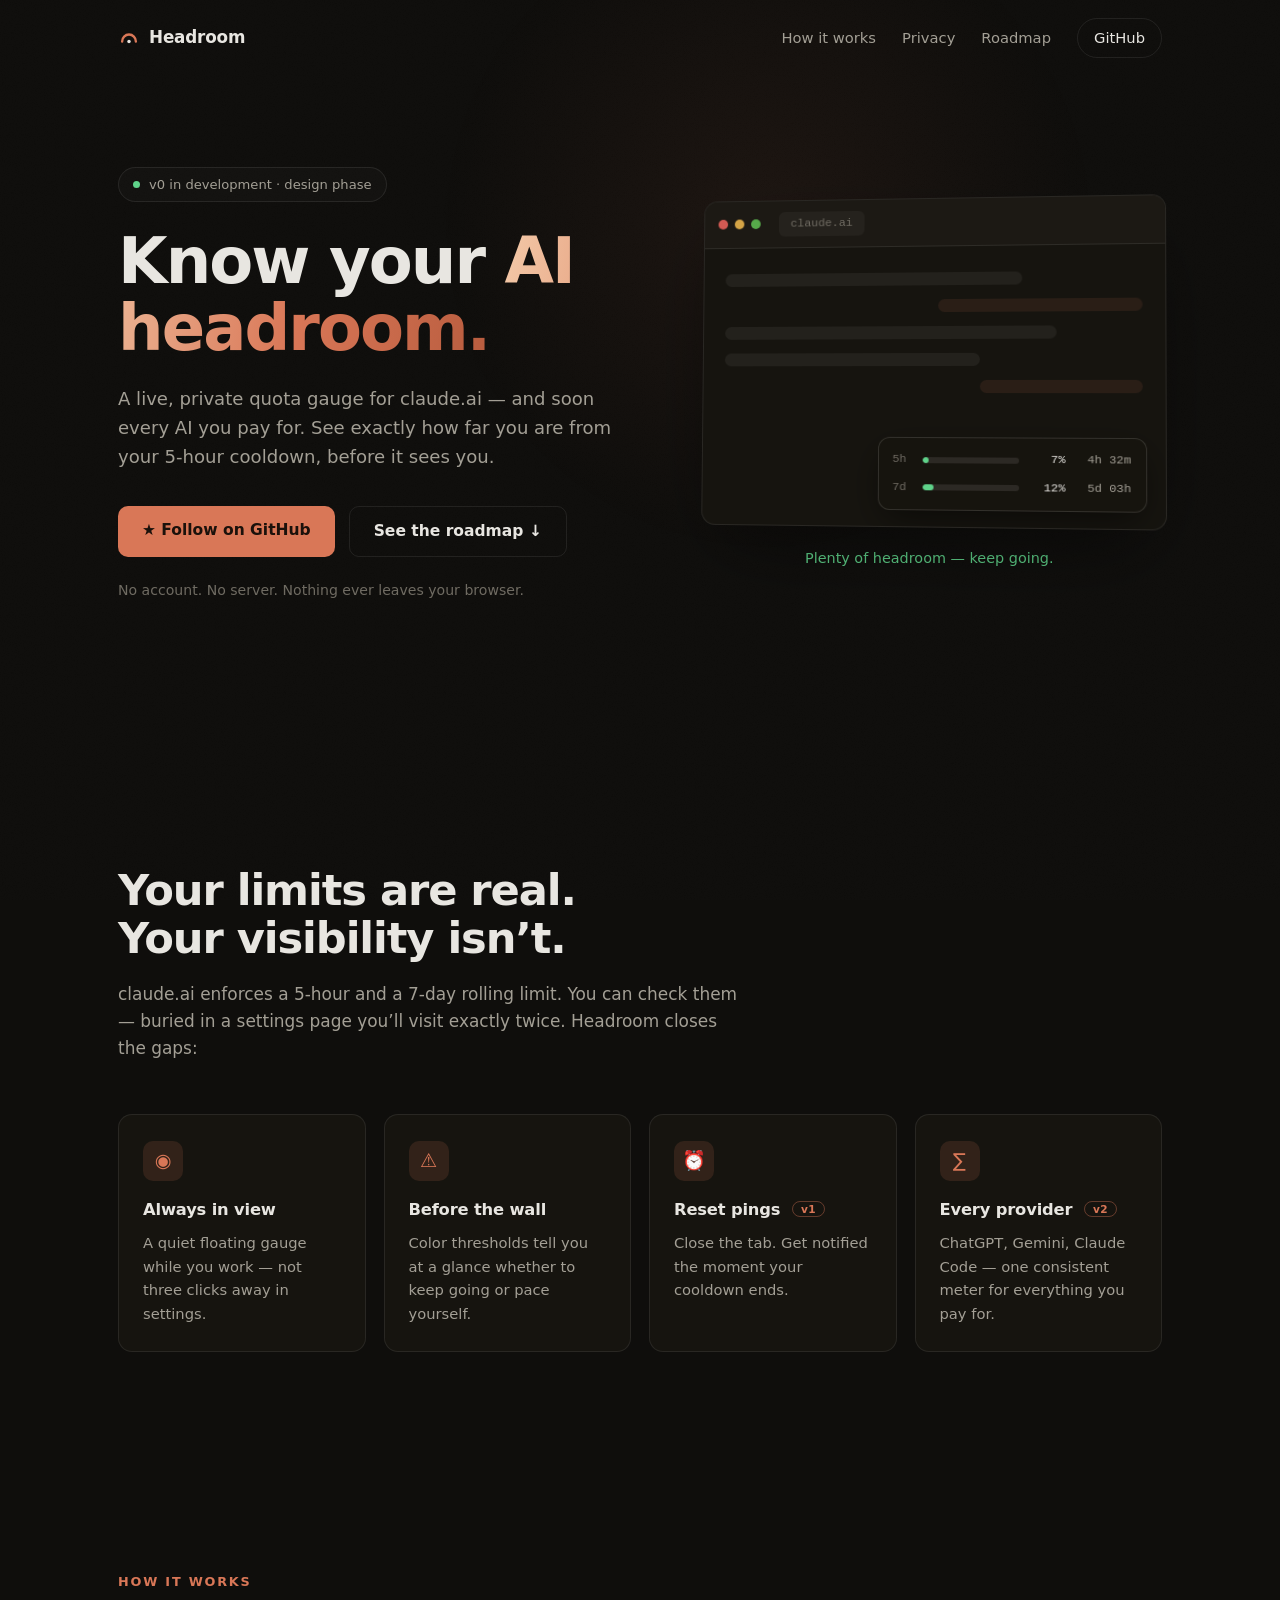
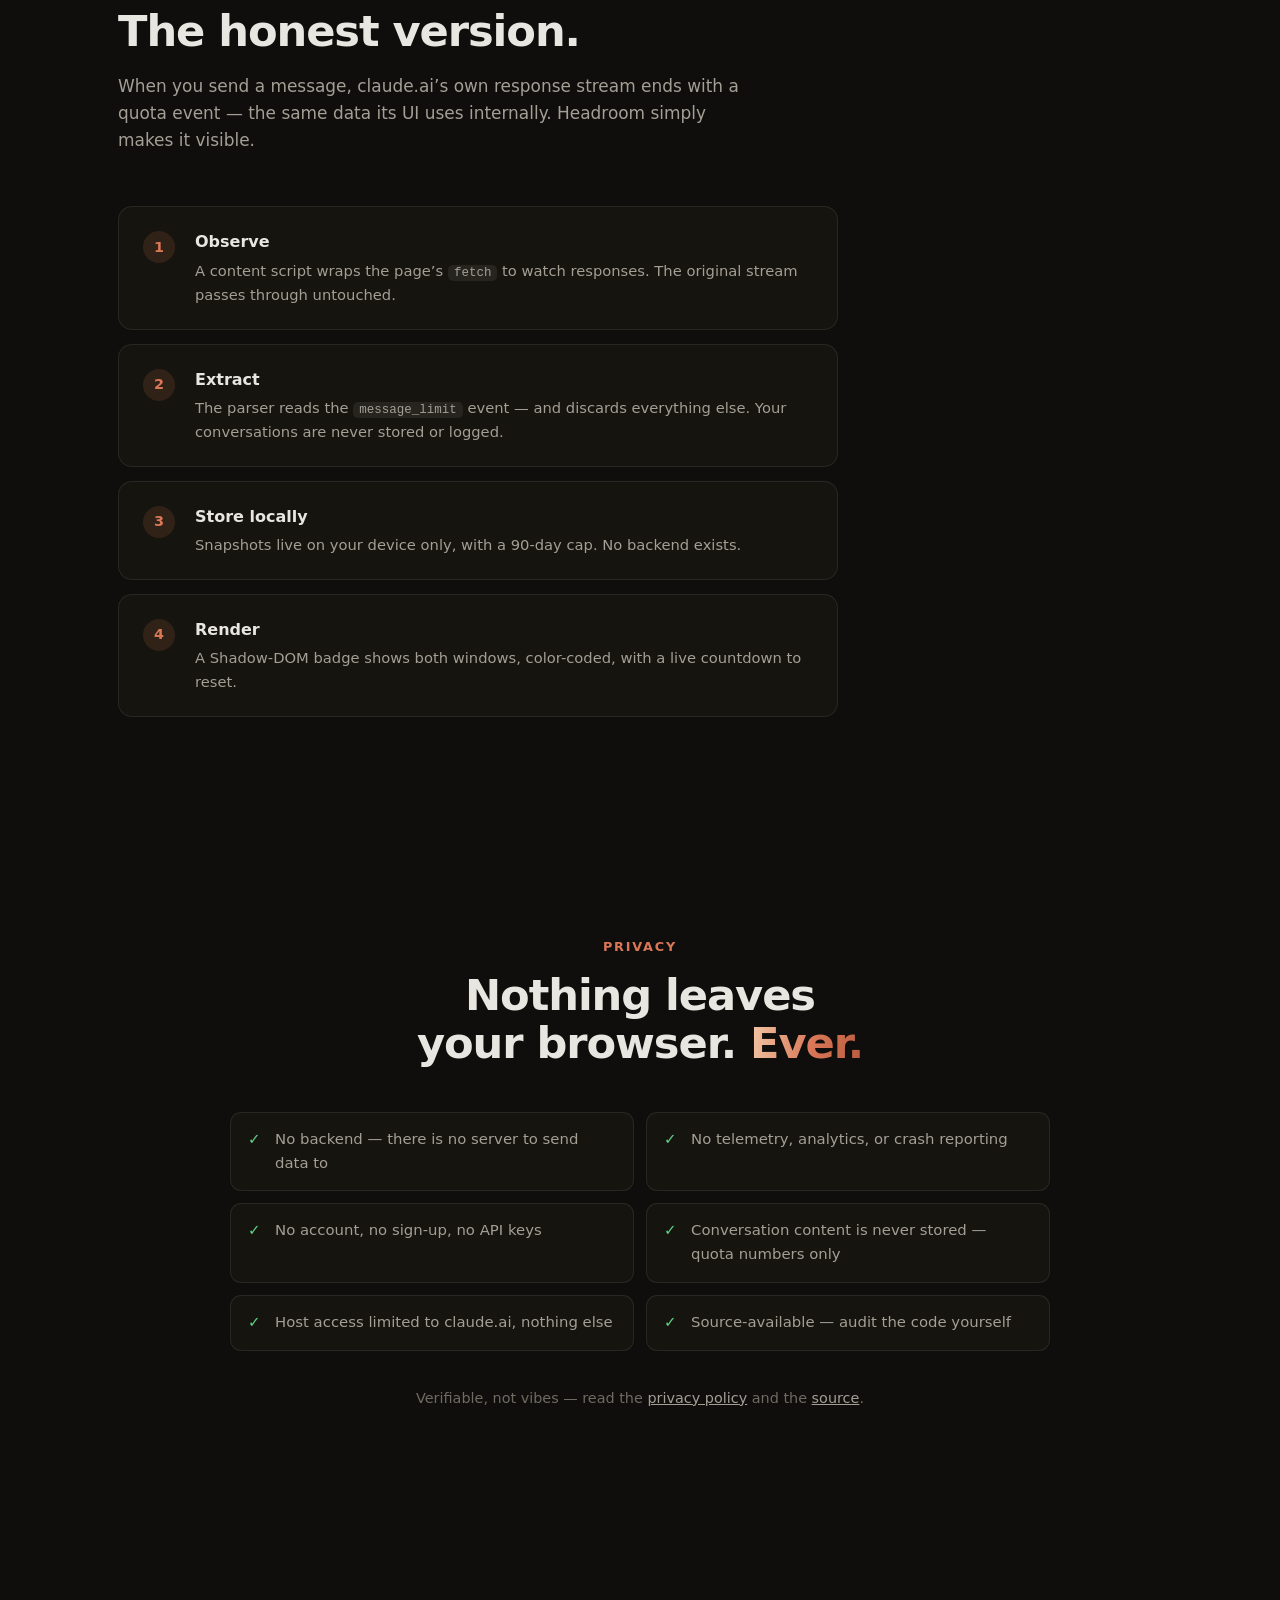
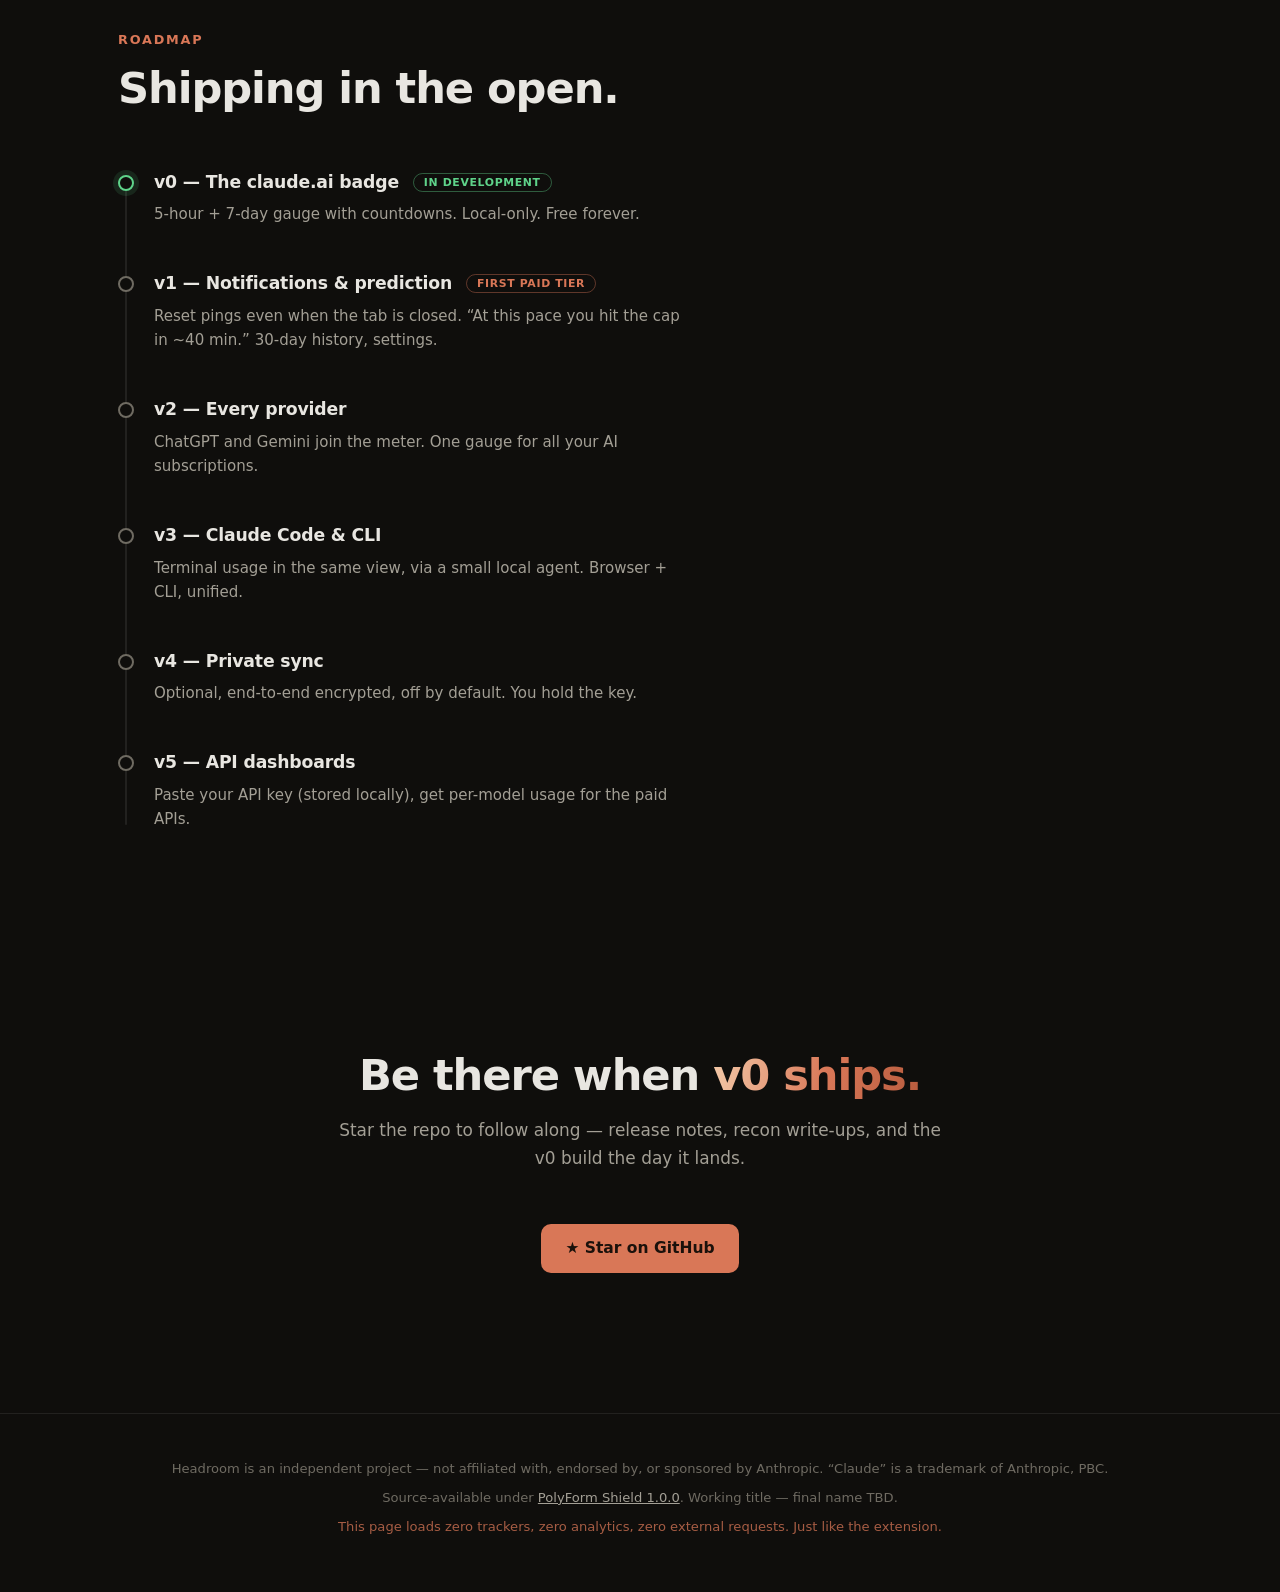
==== site/index.html @ 2c07d38b "Initial commit: project docs and marketing site Set up the foundation for Headroom, a browser extens" ====
<!DOCTYPE html>
<html lang="en">
<head>
  <meta charset="UTF-8" />
  <meta name="viewport" content="width=device-width, initial-scale=1.0" />
  <title>Headroom — know your AI headroom</title>
  <meta name="description" content="A live, private quota gauge for claude.ai — and soon every AI you pay for. Nothing ever leaves your browser." />
  <meta property="og:title" content="Headroom — know your AI headroom" />
  <meta property="og:description" content="A live, private quota gauge for claude.ai. No accounts, no servers, no data leaving your browser." />
  <meta property="og:type" content="website" />
  <link rel="icon" href="data:image/svg+xml,%3Csvg xmlns='http://www.w3.org/2000/svg' viewBox='0 0 32 32'%3E%3Crect width='32' height='32' rx='8' fill='%230f0e0c'/%3E%3Cpath d='M6 20 A10 10 0 0 1 26 20' fill='none' stroke='%23d97757' stroke-width='3.5' stroke-linecap='round'/%3E%3Ccircle cx='16' cy='20' r='2.5' fill='%23e8e6e1'/%3E%3C/svg%3E" />
  <link rel="stylesheet" href="style.css" />
</head>
<body>
  <div class="glow" aria-hidden="true"></div>
  <div class="grain" aria-hidden="true"></div>

  <header class="site-header" id="siteHeader">
    <div class="nav">
      <a class="logo" href="#top">
        <svg width="22" height="22" viewBox="0 0 32 32" aria-hidden="true"><path d="M6 21 A10 10 0 0 1 26 21" fill="none" stroke="#d97757" stroke-width="3.5" stroke-linecap="round"/><circle cx="16" cy="21" r="2.5" fill="currentColor"/></svg>
        Headroom
      </a>
      <nav>
        <a href="#how">How it works</a>
        <a href="#privacy">Privacy</a>
        <a href="#roadmap">Roadmap</a>
        <!-- TODO: replace # with the real repository URL -->
        <a class="nav-cta" href="#" rel="noopener">GitHub</a>
      </nav>
    </div>
  </header>

  <main id="top">

    <!-- ============ HERO ============ -->
    <section class="hero">
      <div class="hero-copy">
        <p class="eyebrow"><span class="pulse-dot"></span> v0 in development · design phase</p>
        <h1>Know your <span class="grad">AI headroom.</span></h1>
        <p class="lede">
          A live, private quota gauge for claude.ai — and soon every AI you pay for.
          See exactly how far you are from your 5-hour cooldown, before it sees you.
        </p>
        <div class="cta-row">
          <!-- TODO: replace # with the real repository URL -->
          <a class="btn btn-primary" href="#" rel="noopener">★ Follow on GitHub</a>
          <a class="btn btn-ghost" href="#roadmap">See the roadmap ↓</a>
        </div>
        <p class="hero-foot">No account. No server. Nothing ever leaves your browser.</p>
      </div>

      <div class="hero-demo" aria-label="Animated preview of the Headroom badge on claude.ai">
        <div class="window">
          <div class="window-bar">
            <span class="dot r"></span><span class="dot y"></span><span class="dot g"></span>
            <span class="url">claude.ai</span>
          </div>
          <div class="window-body">
            <div class="skel s1"></div>
            <div class="skel s2 right"></div>
            <div class="skel s3"></div>
            <div class="skel s4"></div>
            <div class="skel s5 right"></div>

            <div class="pill" id="pill">
              <div class="pill-row">
                <span class="pill-label">5h</span>
                <span class="bar"><span class="fill" id="fill5"></span></span>
                <span class="pct" id="pct5">7%</span>
                <span class="eta" id="eta5">4h 32m</span>
              </div>
              <div class="pill-row">
                <span class="pill-label">7d</span>
                <span class="bar"><span class="fill" id="fill7"></span></span>
                <span class="pct" id="pct7">12%</span>
                <span class="eta" id="eta7">5d 03h</span>
              </div>
            </div>
          </div>
        </div>
        <p class="demo-caption" id="caption">Plenty of headroom — keep going.</p>
      </div>
    </section>

    <!-- ============ PROBLEM ============ -->
    <section class="section" id="problem">
      <p class="kicker reveal">The problem</p>
      <h2 class="reveal">Your limits are real.<br/>Your visibility isn’t.</h2>
      <p class="section-lede reveal">
        claude.ai enforces a 5-hour and a 7-day rolling limit. You can check them — buried in a
        settings page you’ll visit exactly twice. Headroom closes the gaps:
      </p>
      <div class="grid">
        <div class="card reveal">
          <div class="card-icon">◉</div>
          <h3>Always in view</h3>
          <p>A quiet floating gauge while you work — not three clicks away in settings.</p>
        </div>
        <div class="card reveal">
          <div class="card-icon">⚠</div>
          <h3>Before the wall</h3>
          <p>Color thresholds tell you at a glance whether to keep going or pace yourself.</p>
        </div>
        <div class="card reveal">
          <div class="card-icon">⏰</div>
          <h3>Reset pings <span class="tag">v1</span></h3>
          <p>Close the tab. Get notified the moment your cooldown ends.</p>
        </div>
        <div class="card reveal">
          <div class="card-icon">∑</div>
          <h3>Every provider <span class="tag">v2</span></h3>
          <p>ChatGPT, Gemini, Claude Code — one consistent meter for everything you pay for.</p>
        </div>
      </div>
    </section>

    <!-- ============ HOW IT WORKS ============ -->
    <section class="section" id="how">
      <p class="kicker reveal">How it works</p>
      <h2 class="reveal">The honest version.</h2>
      <p class="section-lede reveal">
        When you send a message, claude.ai’s own response stream ends with a quota event —
        the same data its UI uses internally. Headroom simply makes it visible.
      </p>
      <ol class="steps">
        <li class="reveal"><span class="step-num">1</span><div><h3>Observe</h3><p>A content script wraps the page’s <code>fetch</code> to watch responses. The original stream passes through untouched.</p></div></li>
        <li class="reveal"><span class="step-num">2</span><div><h3>Extract</h3><p>The parser reads the <code>message_limit</code> event — and discards everything else. Your conversations are never stored or logged.</p></div></li>
        <li class="reveal"><span class="step-num">3</span><div><h3>Store locally</h3><p>Snapshots live on your device only, with a 90-day cap. No backend exists.</p></div></li>
        <li class="reveal"><span class="step-num">4</span><div><h3>Render</h3><p>A Shadow-DOM badge shows both windows, color-coded, with a live countdown to reset.</p></div></li>
      </ol>
    </section>

    <!-- ============ PRIVACY ============ -->
    <section class="section privacy" id="privacy">
      <p class="kicker reveal">Privacy</p>
      <h2 class="reveal">Nothing leaves<br/>your browser. <span class="grad">Ever.</span></h2>
      <ul class="checks">
        <li class="reveal">No backend — there is no server to send data to</li>
        <li class="reveal">No telemetry, analytics, or crash reporting</li>
        <li class="reveal">No account, no sign-up, no API keys</li>
        <li class="reveal">Conversation content is never stored — quota numbers only</li>
        <li class="reveal">Host access limited to claude.ai, nothing else</li>
        <li class="reveal">Source-available — audit the code yourself</li>
      </ul>
      <p class="privacy-note reveal">Verifiable, not vibes — read the <a href="#">privacy policy</a> and the <a href="#">source</a>.</p>
    </section>

    <!-- ============ ROADMAP ============ -->
    <section class="section" id="roadmap">
      <p class="kicker reveal">Roadmap</p>
      <h2 class="reveal">Shipping in the open.</h2>
      <div class="timeline" id="timeline">
        <div class="tl-progress" id="tlProgress"></div>

        <div class="tl-item reveal">
          <div class="tl-dot now"></div>
          <div class="tl-body">
            <h3>v0 — The claude.ai badge <span class="badge-status now">in development</span></h3>
            <p>5-hour + 7-day gauge with countdowns. Local-only. Free forever.</p>
          </div>
        </div>
        <div class="tl-item reveal">
          <div class="tl-dot"></div>
          <div class="tl-body">
            <h3>v1 — Notifications &amp; prediction <span class="badge-status pro">first paid tier</span></h3>
            <p>Reset pings even when the tab is closed. “At this pace you hit the cap in ~40 min.” 30-day history, settings.</p>
          </div>
        </div>
        <div class="tl-item reveal">
          <div class="tl-dot"></div>
          <div class="tl-body">
            <h3>v2 — Every provider</h3>
            <p>ChatGPT and Gemini join the meter. One gauge for all your AI subscriptions.</p>
          </div>
        </div>
        <div class="tl-item reveal">
          <div class="tl-dot"></div>
          <div class="tl-body">
            <h3>v3 — Claude Code &amp; CLI</h3>
            <p>Terminal usage in the same view, via a small local agent. Browser + CLI, unified.</p>
          </div>
        </div>
        <div class="tl-item reveal">
          <div class="tl-dot"></div>
          <div class="tl-body">
            <h3>v4 — Private sync</h3>
            <p>Optional, end-to-end encrypted, off by default. You hold the key.</p>
          </div>
        </div>
        <div class="tl-item reveal">
          <div class="tl-dot"></div>
          <div class="tl-body">
            <h3>v5 — API dashboards</h3>
            <p>Paste your API key (stored locally), get per-model usage for the paid APIs.</p>
          </div>
        </div>
      </div>
    </section>

    <!-- ============ FINAL CTA ============ -->
    <section class="section final">
      <h2 class="reveal">Be there when <span class="grad">v0 ships.</span></h2>
      <p class="section-lede reveal">Star the repo to follow along — release notes, recon write-ups, and the v0 build the day it lands.</p>
      <div class="cta-row center reveal">
        <!-- TODO: replace # with the real repository URL -->
        <a class="btn btn-primary" href="#" rel="noopener">★ Star on GitHub</a>
      </div>
    </section>
  </main>

  <footer>
    <p>Headroom is an independent project — not affiliated with, endorsed by, or sponsored by Anthropic. “Claude” is a trademark of Anthropic, PBC.</p>
    <p>Source-available under <a href="#">PolyForm Shield 1.0.0</a>. Working title — final name TBD.</p>
    <p class="footer-flex">This page loads zero trackers, zero analytics, zero external requests. Just like the extension.</p>
  </footer>

  <script src="script.js"></script>
</body>
</html>
---- site/style.css ----
/* Headroom landing — dark, warm, minimal. No external fonts by design. */

:root {
  --bg: #0f0e0c;
  --surface: #16140f;
  --surface-2: #1c1914;
  --border: rgba(232, 230, 225, 0.09);
  --text: #e8e6e1;
  --muted: #a39f95;
  --faint: #6f6b62;
  --accent: #d97757;
  --accent-soft: rgba(217, 119, 87, 0.14);
  --green: #5fd38a;
  --amber: #f0b342;
  --red: #ef6a5a;
  --radius: 14px;
  --font: ui-sans-serif, system-ui, -apple-system, "Segoe UI", Roboto, Helvetica, Arial, sans-serif;
  --mono: ui-monospace, "Cascadia Code", "SF Mono", Consolas, monospace;
}

* { margin: 0; padding: 0; box-sizing: border-box; }

html { scroll-behavior: smooth; }

body {
  font-family: var(--font);
  background: var(--bg);
  color: var(--text);
  line-height: 1.6;
  overflow-x: hidden;
  -webkit-font-smoothing: antialiased;
}

::selection { background: var(--accent); color: #16110d; }

/* ---------- atmosphere ---------- */

.glow {
  position: fixed;
  width: 720px; height: 720px;
  border-radius: 50%;
  background: radial-gradient(circle, rgba(217, 119, 87, 0.07) 0%, transparent 65%);
  pointer-events: none;
  z-index: 0;
  transform: translate(-50%, -50%);
  top: 20%; left: 60%;
}

.grain {
  position: fixed; inset: 0;
  pointer-events: none;
  z-index: 1;
  opacity: 0.5;
  background-image: url("data:image/svg+xml,%3Csvg xmlns='http://www.w3.org/2000/svg' width='160' height='160'%3E%3Cfilter id='n'%3E%3CfeTurbulence type='fractalNoise' baseFrequency='0.9' numOctaves='2' stitchTiles='stitch'/%3E%3CfeColorMatrix type='saturate' values='0'/%3E%3CfeComponentTransfer%3E%3CfeFuncA type='linear' slope='0.035'/%3E%3C/feComponentTransfer%3E%3C/filter%3E%3Crect width='100%25' height='100%25' filter='url(%23n)'/%3E%3C/svg%3E");
}

main, footer { position: relative; z-index: 2; }

/* ---------- nav ---------- */

.site-header {
  position: sticky;
  top: 0;
  z-index: 100;
  border-bottom: 1px solid transparent;
  transition: background 0.3s ease, border-color 0.3s ease, backdrop-filter 0.3s ease;
}

/* solidify once the page scrolls under it */
.site-header.scrolled {
  background: rgba(15, 14, 12, 0.72);
  backdrop-filter: blur(14px) saturate(140%);
  -webkit-backdrop-filter: blur(14px) saturate(140%);
  border-bottom-color: var(--border);
}

.nav {
  max-width: 1100px;
  margin: 0 auto;
  padding: 18px 28px;
  display: flex;
  justify-content: space-between;
  align-items: center;
}

.logo {
  display: inline-flex;
  align-items: center;
  gap: 9px;
  font-weight: 650;
  font-size: 1.05rem;
  color: var(--text);
  text-decoration: none;
  letter-spacing: -0.01em;
}

.nav nav { display: flex; align-items: center; gap: 26px; }

.nav nav a {
  color: var(--muted);
  text-decoration: none;
  font-size: 0.92rem;
  transition: color 0.2s;
}
.nav nav a:hover { color: var(--text); }

.nav-cta {
  padding: 7px 16px;
  border: 1px solid var(--border);
  border-radius: 99px;
  color: var(--text) !important;
  transition: border-color 0.2s, background 0.2s;
}
.nav-cta:hover { border-color: var(--accent); background: var(--accent-soft); }

/* ---------- hero ---------- */

.hero {
  max-width: 1100px;
  margin: 0 auto;
  padding: 90px 28px 120px;
  display: grid;
  grid-template-columns: 1.05fr 0.95fr;
  gap: 64px;
  align-items: center;
}

.eyebrow {
  display: inline-flex;
  align-items: center;
  gap: 9px;
  font-size: 0.82rem;
  color: var(--muted);
  border: 1px solid var(--border);
  border-radius: 99px;
  padding: 6px 14px;
  margin-bottom: 26px;
  background: rgba(255, 255, 255, 0.02);
}

.pulse-dot {
  width: 7px; height: 7px;
  border-radius: 50%;
  background: var(--green);
  animation: pulse 2.2s ease-in-out infinite;
}

@keyframes pulse {
  0%, 100% { box-shadow: 0 0 0 0 rgba(95, 211, 138, 0.5); }
  50% { box-shadow: 0 0 0 6px rgba(95, 211, 138, 0); }
}

h1 {
  font-size: clamp(2.6rem, 5.4vw, 4rem);
  line-height: 1.06;
  letter-spacing: -0.03em;
  font-weight: 700;
  margin-bottom: 22px;
}

.grad {
  background: linear-gradient(100deg, #f3c9a8 0%, var(--accent) 55%, #b85c3e 100%);
  -webkit-background-clip: text;
  background-clip: text;
  color: transparent;
}

.lede {
  font-size: 1.13rem;
  color: var(--muted);
  max-width: 46ch;
  margin-bottom: 34px;
}

.cta-row { display: flex; gap: 14px; flex-wrap: wrap; }
.cta-row.center { justify-content: center; }

.btn {
  display: inline-block;
  padding: 12px 24px;
  border-radius: 10px;
  font-size: 0.97rem;
  font-weight: 560;
  text-decoration: none;
  transition: transform 0.18s ease, box-shadow 0.18s ease, background 0.2s, border-color 0.2s;
}
.btn:active { transform: translateY(1px); }

.btn-primary {
  background: var(--accent);
  color: #1b110b;
}
.btn-primary:hover {
  transform: translateY(-2px);
  box-shadow: 0 10px 32px -8px rgba(217, 119, 87, 0.45);
}

.btn-ghost {
  color: var(--text);
  border: 1px solid var(--border);
}
.btn-ghost:hover { border-color: var(--faint); transform: translateY(-2px); }

.hero-foot { margin-top: 22px; font-size: 0.88rem; color: var(--faint); }

/* ---------- hero demo window ---------- */

.hero-demo { perspective: 1200px; }

.window {
  background: var(--surface);
  border: 1px solid var(--border);
  border-radius: var(--radius);
  overflow: hidden;
  box-shadow: 0 30px 80px -20px rgba(0, 0, 0, 0.55);
  transform: rotateY(-6deg) rotateX(2deg);
  transition: transform 0.6s ease;
}
.hero-demo:hover .window { transform: rotateY(0deg) rotateX(0deg); }

.window-bar {
  display: flex;
  align-items: center;
  gap: 7px;
  padding: 11px 14px;
  border-bottom: 1px solid var(--border);
  background: var(--surface-2);
}

.dot { width: 10px; height: 10px; border-radius: 50%; opacity: 0.85; }
.dot.r { background: #f4655f; }
.dot.y { background: #f5bd4f; }
.dot.g { background: #61c454; }

.url {
  margin-left: 12px;
  font-family: var(--mono);
  font-size: 0.74rem;
  color: var(--faint);
  background: rgba(255, 255, 255, 0.04);
  padding: 3px 12px;
  border-radius: 6px;
}

.window-body { padding: 26px 22px 20px; position: relative; min-height: 280px; }

.skel {
  height: 13px;
  border-radius: 7px;
  background: rgba(232, 230, 225, 0.06);
  margin-bottom: 14px;
}
.skel.right { margin-left: auto; background: rgba(217, 119, 87, 0.1); }
.s1 { width: 72%; }
.s2 { width: 48%; }
.s3 { width: 80%; }
.s4 { width: 62%; }
.s5 { width: 38%; }

/* the badge itself */

.pill {
  position: absolute;
  right: 18px;
  bottom: 16px;
  background: rgba(22, 20, 15, 0.92);
  border: 1px solid rgba(232, 230, 225, 0.14);
  border-radius: 12px;
  padding: 12px 14px;
  display: flex;
  flex-direction: column;
  gap: 9px;
  backdrop-filter: blur(6px);
  box-shadow: 0 12px 36px -8px rgba(0, 0, 0, 0.6);
  animation: float 5.5s ease-in-out infinite;
}

@keyframes float {
  0%, 100% { transform: translateY(0); }
  50% { transform: translateY(-5px); }
}

.pill-row {
  display: grid;
  grid-template-columns: 22px 96px 38px 56px;
  align-items: center;
  gap: 8px;
  font-family: var(--mono);
  font-size: 0.74rem;
}

.pill-label { color: var(--faint); }

.bar {
  height: 6px;
  border-radius: 4px;
  background: rgba(232, 230, 225, 0.1);
  overflow: hidden;
  display: block;
}

.fill {
  display: block;
  height: 100%;
  width: 0%;
  border-radius: 4px;
  background: var(--green);
  transition: width 1.1s cubic-bezier(0.22, 1, 0.36, 1), background 0.8s ease;
}

.pct { color: var(--text); text-align: right; }
.eta { color: var(--muted); text-align: right; font-variant-numeric: tabular-nums; }

.demo-caption {
  text-align: center;
  margin-top: 20px;
  font-size: 0.9rem;
  color: var(--faint);
  transition: color 0.6s, opacity 0.4s;
  min-height: 1.5em;
}

/* ---------- sections ---------- */

.section {
  max-width: 1100px;
  margin: 0 auto;
  padding: 110px 28px;
  scroll-margin-top: 76px;
}

.kicker {
  font-size: 0.8rem;
  font-weight: 600;
  letter-spacing: 0.14em;
  text-transform: uppercase;
  color: var(--accent);
  margin-bottom: 14px;
}

h2 {
  font-size: clamp(1.9rem, 3.6vw, 2.7rem);
  line-height: 1.12;
  letter-spacing: -0.025em;
  font-weight: 700;
  margin-bottom: 18px;
}

.section-lede {
  color: var(--muted);
  font-size: 1.06rem;
  max-width: 58ch;
  margin-bottom: 52px;
}

/* problem cards */

.grid {
  display: grid;
  grid-template-columns: repeat(auto-fit, minmax(230px, 1fr));
  gap: 18px;
}

.card {
  background: var(--surface);
  border: 1px solid var(--border);
  border-radius: var(--radius);
  padding: 26px 24px;
  transition: transform 0.25s ease, border-color 0.25s ease;
}
.card:hover { transform: translateY(-4px); border-color: rgba(217, 119, 87, 0.35); }

.card-icon {
  font-size: 1.2rem;
  color: var(--accent);
  margin-bottom: 16px;
  width: 40px; height: 40px;
  display: grid; place-items: center;
  background: var(--accent-soft);
  border-radius: 10px;
}

.card h3 { font-size: 1.02rem; margin-bottom: 8px; letter-spacing: -0.01em; }
.card p { font-size: 0.92rem; color: var(--muted); }

.tag {
  font-size: 0.66rem;
  font-weight: 600;
  vertical-align: 2px;
  color: var(--accent);
  border: 1px solid rgba(217, 119, 87, 0.4);
  border-radius: 99px;
  padding: 1px 8px;
  margin-left: 6px;
  letter-spacing: 0.05em;
}

/* steps */

.steps { list-style: none; display: grid; gap: 14px; max-width: 720px; }

.steps li {
  display: flex;
  gap: 20px;
  align-items: flex-start;
  background: var(--surface);
  border: 1px solid var(--border);
  border-radius: var(--radius);
  padding: 22px 24px;
}

.step-num {
  flex-shrink: 0;
  width: 32px; height: 32px;
  display: grid; place-items: center;
  border-radius: 50%;
  background: var(--accent-soft);
  color: var(--accent);
  font-weight: 650;
  font-size: 0.9rem;
  margin-top: 2px;
}

.steps h3 { font-size: 1rem; margin-bottom: 4px; }
.steps p { font-size: 0.92rem; color: var(--muted); }

code {
  font-family: var(--mono);
  font-size: 0.85em;
  background: rgba(232, 230, 225, 0.07);
  padding: 1px 6px;
  border-radius: 5px;
}

/* privacy */

.privacy { text-align: center; }
.privacy h2 { margin-bottom: 44px; }
.privacy .kicker { text-align: center; }

.checks {
  list-style: none;
  display: grid;
  grid-template-columns: repeat(auto-fit, minmax(290px, 1fr));
  gap: 12px;
  max-width: 820px;
  margin: 0 auto 36px;
  text-align: left;
}

.checks li {
  padding: 15px 18px 15px 44px;
  background: var(--surface);
  border: 1px solid var(--border);
  border-radius: 11px;
  font-size: 0.93rem;
  color: var(--muted);
  position: relative;
}

.checks li::before {
  content: "✓";
  position: absolute;
  left: 17px;
  color: var(--green);
  font-weight: 700;
}

.privacy-note { font-size: 0.9rem; color: var(--faint); }
.privacy-note a { color: var(--muted); }
.privacy-note a:hover { color: var(--text); }

/* roadmap timeline */

.timeline { position: relative; max-width: 680px; padding-left: 36px; margin-top: 56px; }

.timeline::before {
  content: "";
  position: absolute;
  left: 7px; top: 6px; bottom: 6px;
  width: 2px;
  background: var(--border);
  border-radius: 2px;
}

.tl-progress {
  position: absolute;
  left: 7px; top: 6px;
  width: 2px;
  height: 0;
  background: linear-gradient(to bottom, var(--green), var(--accent));
  border-radius: 2px;
  transition: height 0.2s linear;
}

.tl-item { position: relative; padding-bottom: 44px; }
.tl-item:last-child { padding-bottom: 0; }

.tl-dot {
  position: absolute;
  left: -36px; top: 6px;
  width: 16px; height: 16px;
  border-radius: 50%;
  background: var(--bg);
  border: 2px solid var(--faint);
}

.tl-dot.now {
  border-color: var(--green);
  box-shadow: 0 0 0 5px rgba(95, 211, 138, 0.12);
}

.tl-body h3 { font-size: 1.08rem; margin-bottom: 6px; letter-spacing: -0.01em; }
.tl-body p { color: var(--muted); font-size: 0.94rem; max-width: 56ch; }

.badge-status {
  font-size: 0.68rem;
  font-weight: 600;
  letter-spacing: 0.06em;
  text-transform: uppercase;
  border-radius: 99px;
  padding: 2px 10px;
  margin-left: 8px;
  vertical-align: 2px;
}
.badge-status.now { color: var(--green); border: 1px solid rgba(95, 211, 138, 0.4); }
.badge-status.pro { color: var(--accent); border: 1px solid rgba(217, 119, 87, 0.4); }

/* final cta */

.final { text-align: center; padding-bottom: 140px; }
.final .section-lede { margin-left: auto; margin-right: auto; }

/* footer */

footer {
  border-top: 1px solid var(--border);
  padding: 44px 28px 56px;
  text-align: center;
  font-size: 0.82rem;
  color: var(--faint);
  display: grid;
  gap: 8px;
}
footer a { color: var(--muted); }
.footer-flex { color: var(--accent); opacity: 0.75; }

/* ---------- reveal on scroll ---------- */

.reveal {
  opacity: 0;
  transform: translateY(26px);
  transition: opacity 0.7s ease, transform 0.7s cubic-bezier(0.22, 1, 0.36, 1);
}
.reveal.in { opacity: 1; transform: none; }

/* ---------- responsive ---------- */

@media (max-width: 880px) {
  .hero { grid-template-columns: 1fr; padding-top: 56px; gap: 56px; }
  .window { transform: none; }
  .section { padding: 80px 24px; }
  .nav nav a:not(.nav-cta) { display: none; }
}

/* ---------- reduced motion ---------- */

@media (prefers-reduced-motion: reduce) {
  html { scroll-behavior: auto; }
  .reveal { opacity: 1; transform: none; transition: none; }
  .pill { animation: none; }
  .pulse-dot { animation: none; }
  .window { transform: none; transition: none; }
  .fill { transition: none; }
}
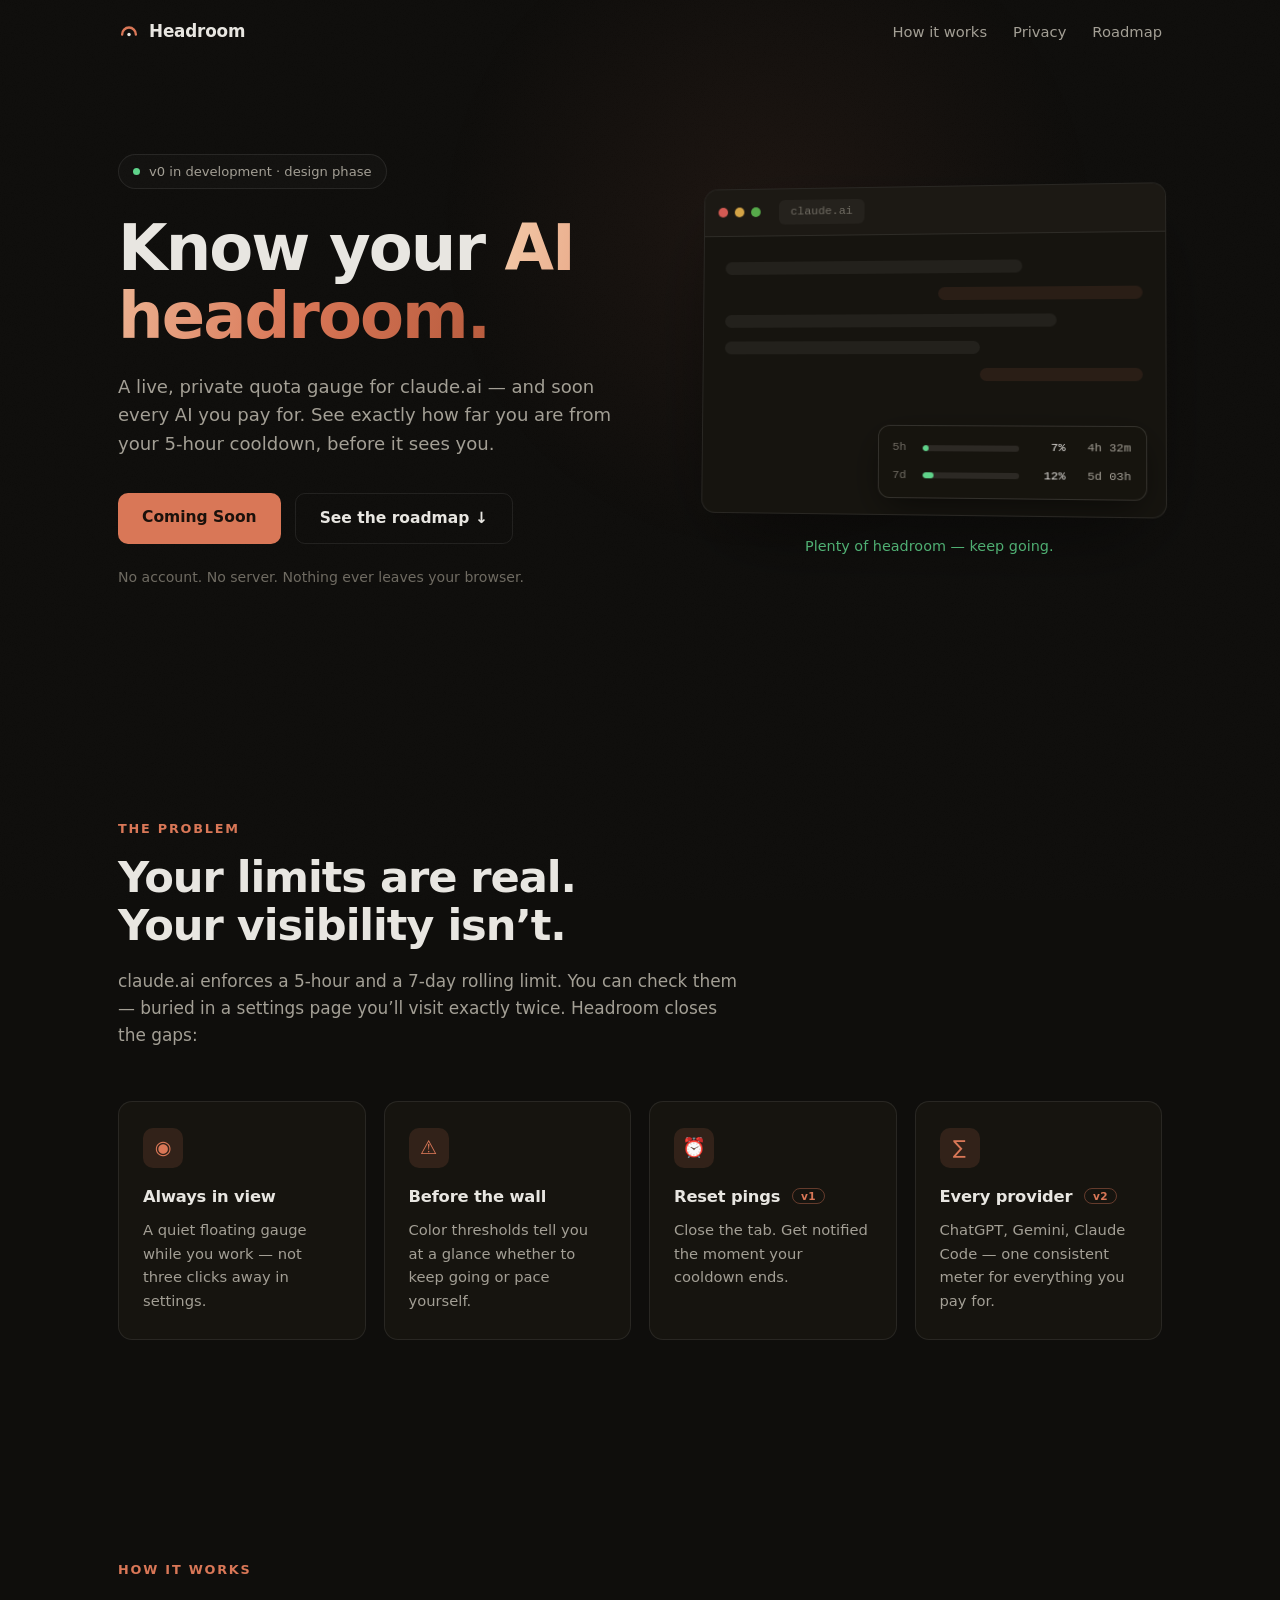
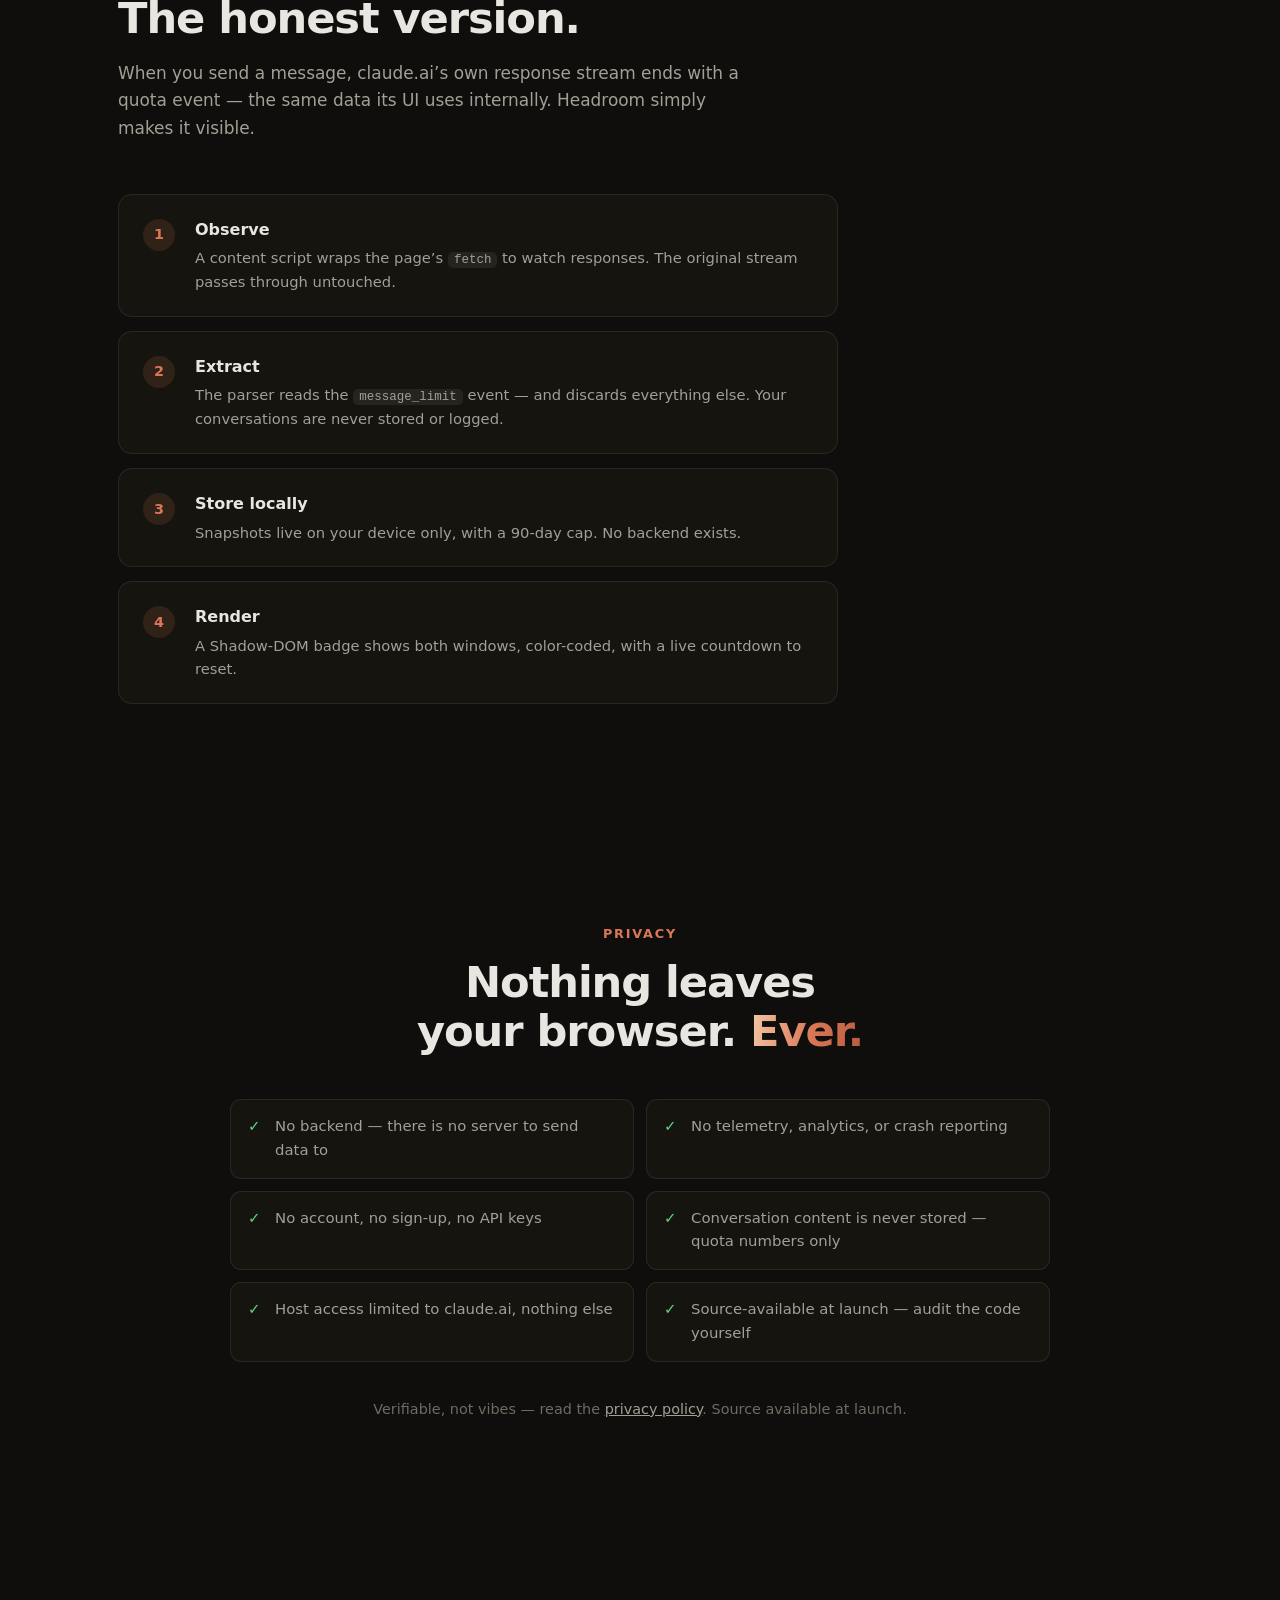
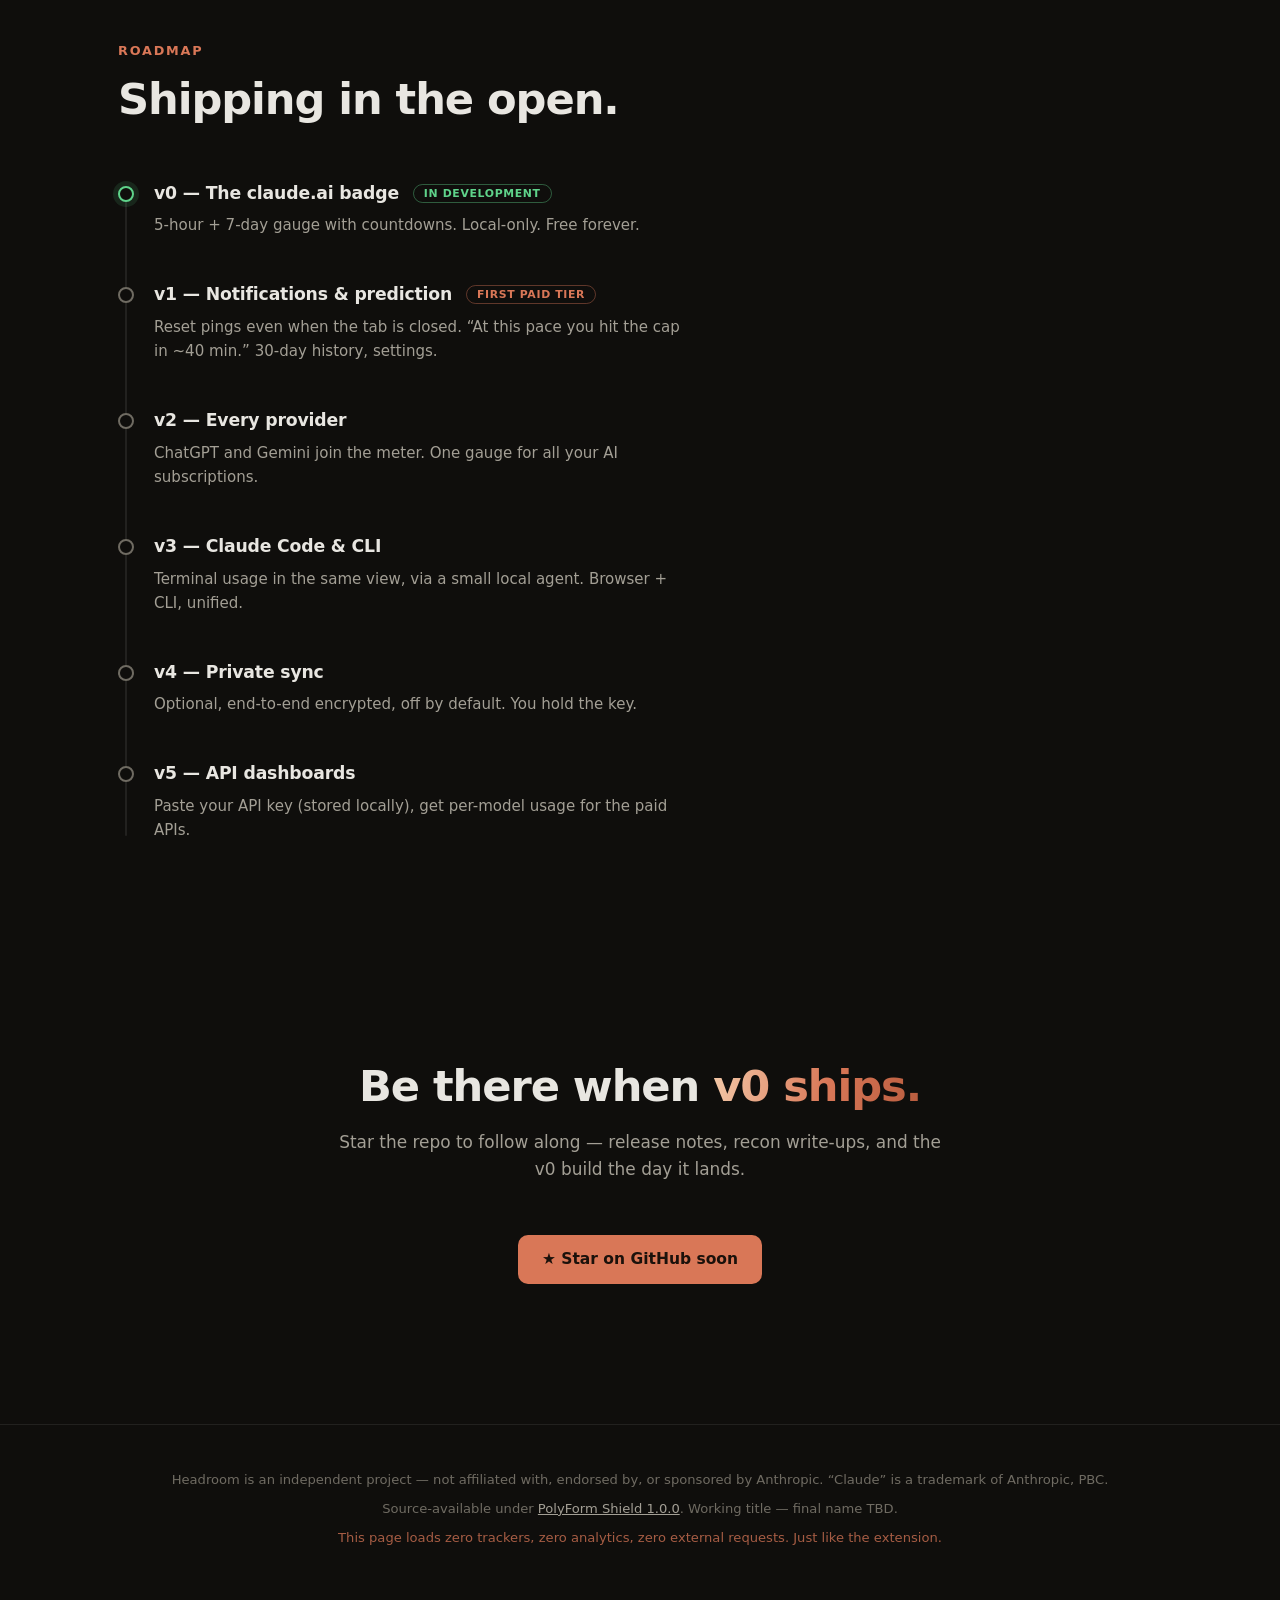
==== commit cf864b99: "Updated the CTA buttons" ====
--- a/site/index.html
+++ b/site/index.html
@@ -25,8 +25,8 @@
         <a href="#how">How it works</a>
         <a href="#privacy">Privacy</a>
         <a href="#roadmap">Roadmap</a>
-        <!-- TODO: replace # with the real repository URL -->
-        <a class="nav-cta" href="#" rel="noopener">GitHub</a>
+        <!-- repo private for now — re-enable as a link once public -->
+        <!---<span class="nav-cta soon" role="link" aria-disabled="true" title="Repo opening soon">GitHub <span class="soon-tag">soon</span></span>--->
       </nav>
     </div>
   </header>
@@ -43,8 +43,8 @@
           See exactly how far you are from your 5-hour cooldown, before it sees you.
         </p>
         <div class="cta-row">
-          <!-- TODO: replace # with the real repository URL -->
-          <a class="btn btn-primary" href="#" rel="noopener">★ Follow on GitHub</a>
+          <!-- repo private for now — re-enable as a link once public -->
+          <span class="btn btn-primary soon" role="link" aria-disabled="true" title="Repo opening soon">Coming Soon <span class="soon-tag"></span></span>
           <a class="btn btn-ghost" href="#roadmap">See the roadmap ↓</a>
         </div>
         <p class="hero-foot">No account. No server. Nothing ever leaves your browser.</p>
@@ -141,9 +141,9 @@
         <li class="reveal">No account, no sign-up, no API keys</li>
         <li class="reveal">Conversation content is never stored — quota numbers only</li>
         <li class="reveal">Host access limited to claude.ai, nothing else</li>
-        <li class="reveal">Source-available — audit the code yourself</li>
+        <li class="reveal">Source-available at launch — audit the code yourself</li>
       </ul>
-      <p class="privacy-note reveal">Verifiable, not vibes — read the <a href="#">privacy policy</a> and the <a href="#">source</a>.</p>
+      <p class="privacy-note reveal">Verifiable, not vibes — read the <a href="privacy.html">privacy policy</a>. Source available at launch.</p>
     </section>
 
     <!-- ============ ROADMAP ============ -->
@@ -203,15 +203,15 @@
       <h2 class="reveal">Be there when <span class="grad">v0 ships.</span></h2>
       <p class="section-lede reveal">Star the repo to follow along — release notes, recon write-ups, and the v0 build the day it lands.</p>
       <div class="cta-row center reveal">
-        <!-- TODO: replace # with the real repository URL -->
-        <a class="btn btn-primary" href="#" rel="noopener">★ Star on GitHub</a>
+        <!-- repo private for now — re-enable as a link once public -->
+        <span class="btn btn-primary soon" role="link" aria-disabled="true" title="Repo opening soon">★ Star on GitHub <span class="soon-tag">soon</span></span>
       </div>
     </section>
   </main>
 
   <footer>
     <p>Headroom is an independent project — not affiliated with, endorsed by, or sponsored by Anthropic. “Claude” is a trademark of Anthropic, PBC.</p>
-    <p>Source-available under <a href="#">PolyForm Shield 1.0.0</a>. Working title — final name TBD.</p>
+    <p>Source-available under <a href="https://polyformproject.org/licenses/shield/1.0.0" rel="noopener" target="_blank">PolyForm Shield 1.0.0</a>. Working title — final name TBD.</p>
     <p class="footer-flex">This page loads zero trackers, zero analytics, zero external requests. Just like the extension.</p>
   </footer>
 
--- a/site/style.css
+++ b/site/style.css
@@ -201,6 +201,24 @@
 }
 .btn-ghost:hover { border-color: var(--faint); transform: translateY(-2px); }
 
+/* coming-soon (disabled) CTAs while the repo is private */
+/*.soon { cursor: default; opacity: 0.72; }
+.btn.soon:hover { transform: none; box-shadow: none; }
+.nav-cta.soon:hover { border-color: var(--border); background: rgba(255, 255, 255, 0.02); }
+
+.soon-tag {
+  font-size: 0.6rem;
+  font-weight: 600;
+  letter-spacing: 0.07em;
+  text-transform: uppercase;
+  border: 1px solid currentColor;
+  border-radius: 99px;
+  padding: 1px 7px;
+  margin-left: 6px;
+  opacity: 0.75;
+  vertical-align: 1px;
+}*/
+
 .hero-foot { margin-top: 22px; font-size: 0.88rem; color: var(--faint); }
 
 /* ---------- hero demo window ---------- */
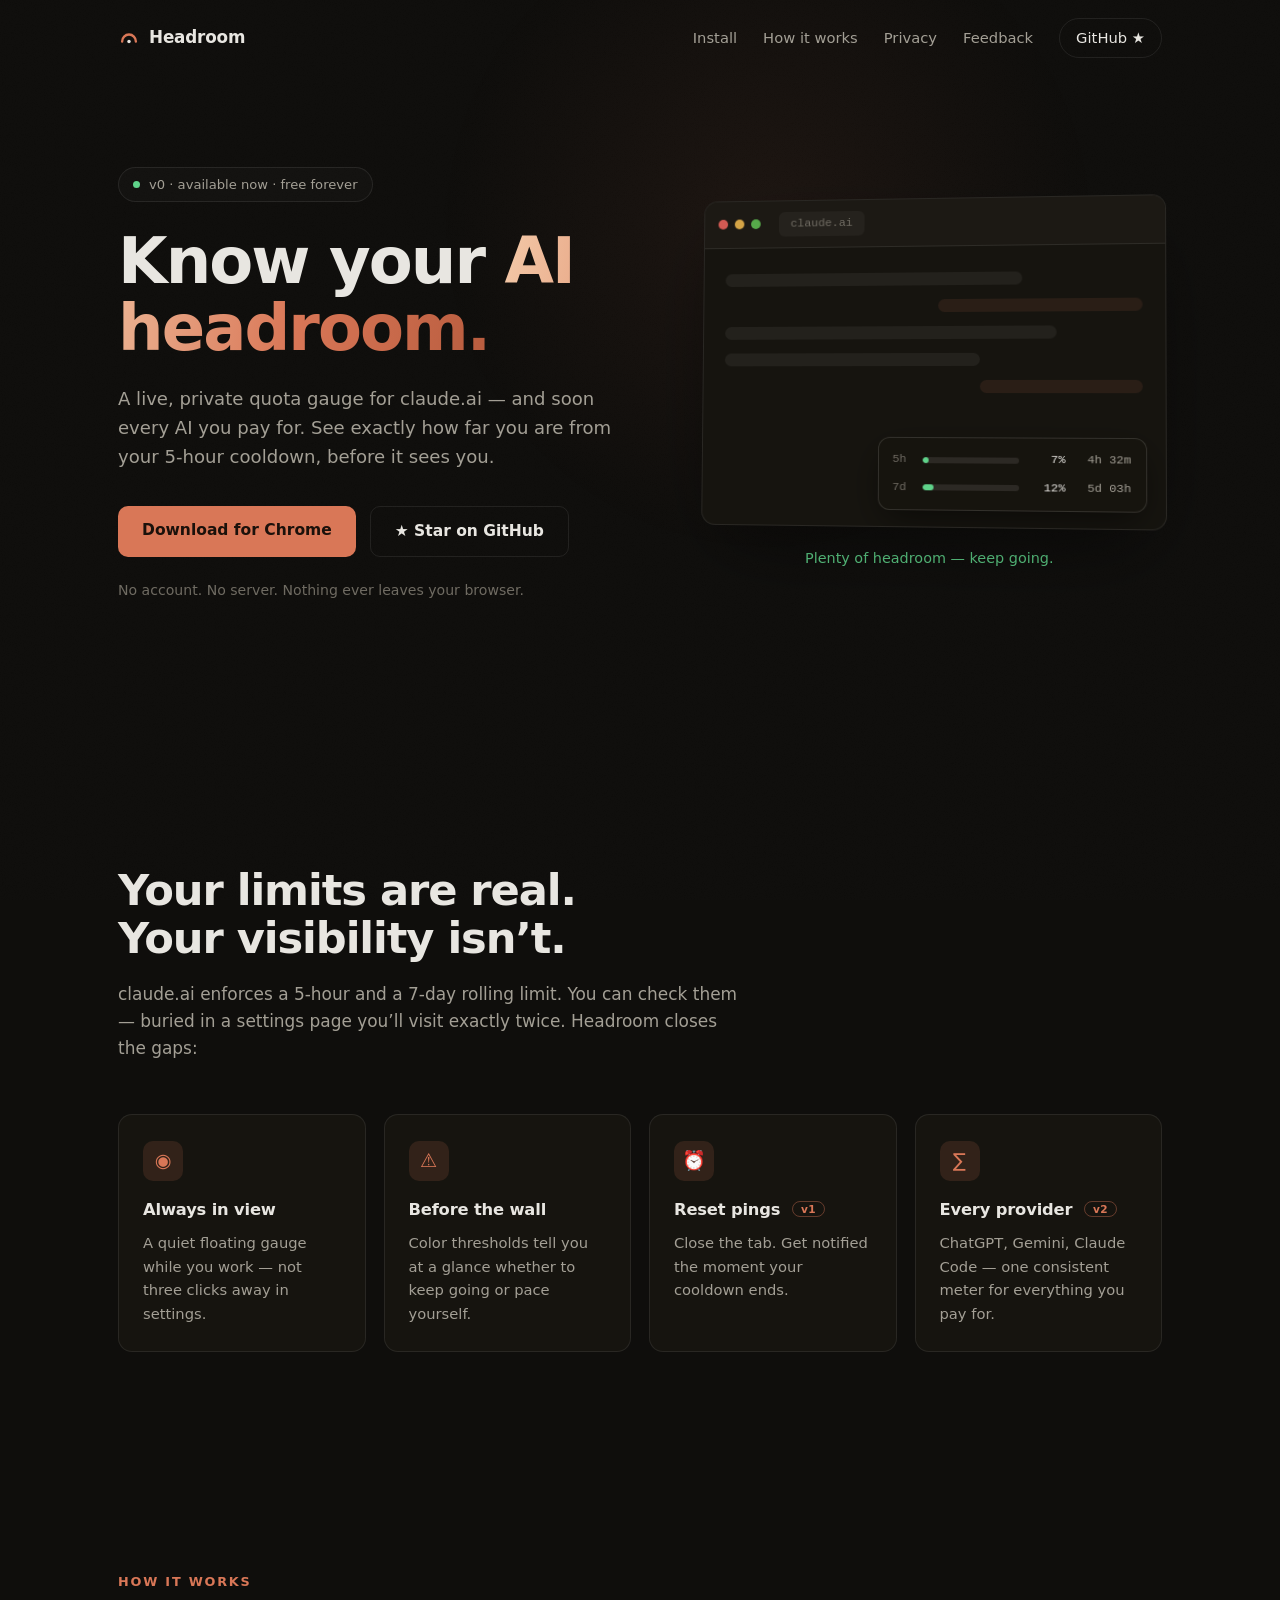
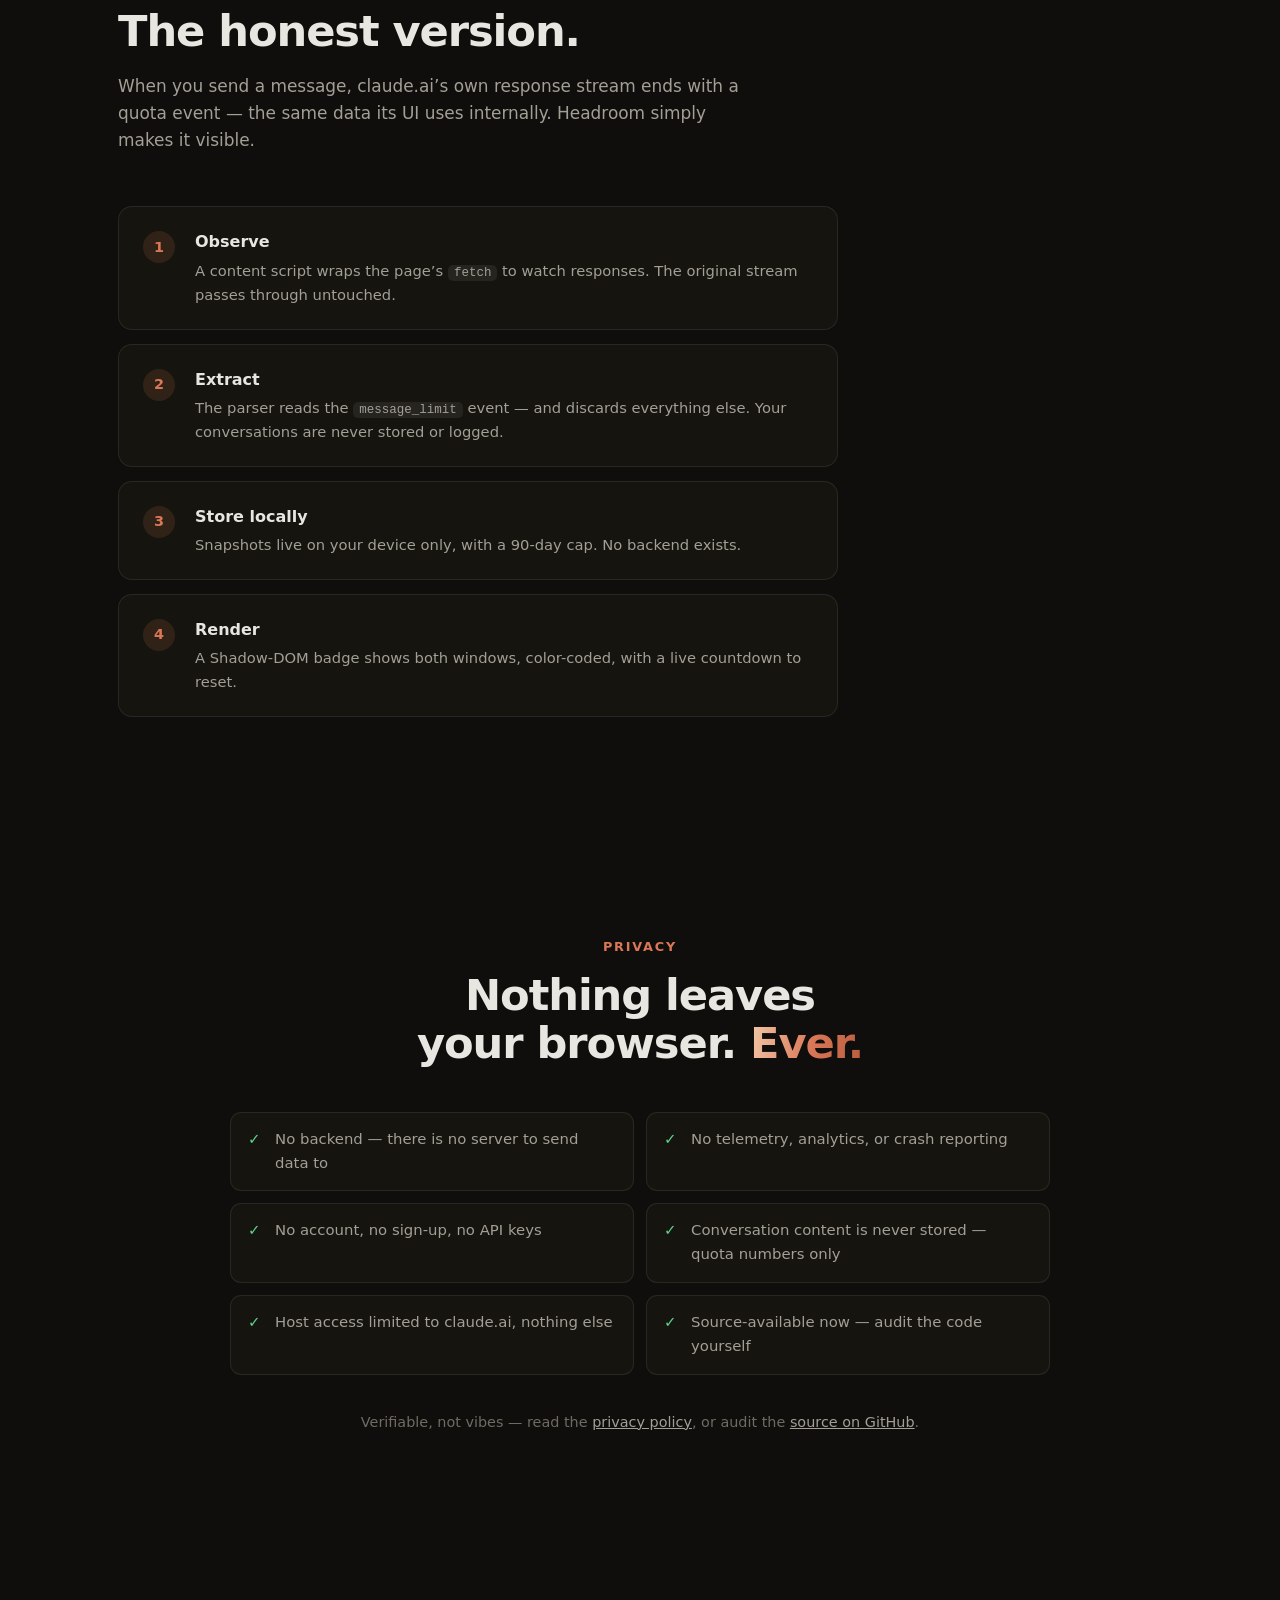
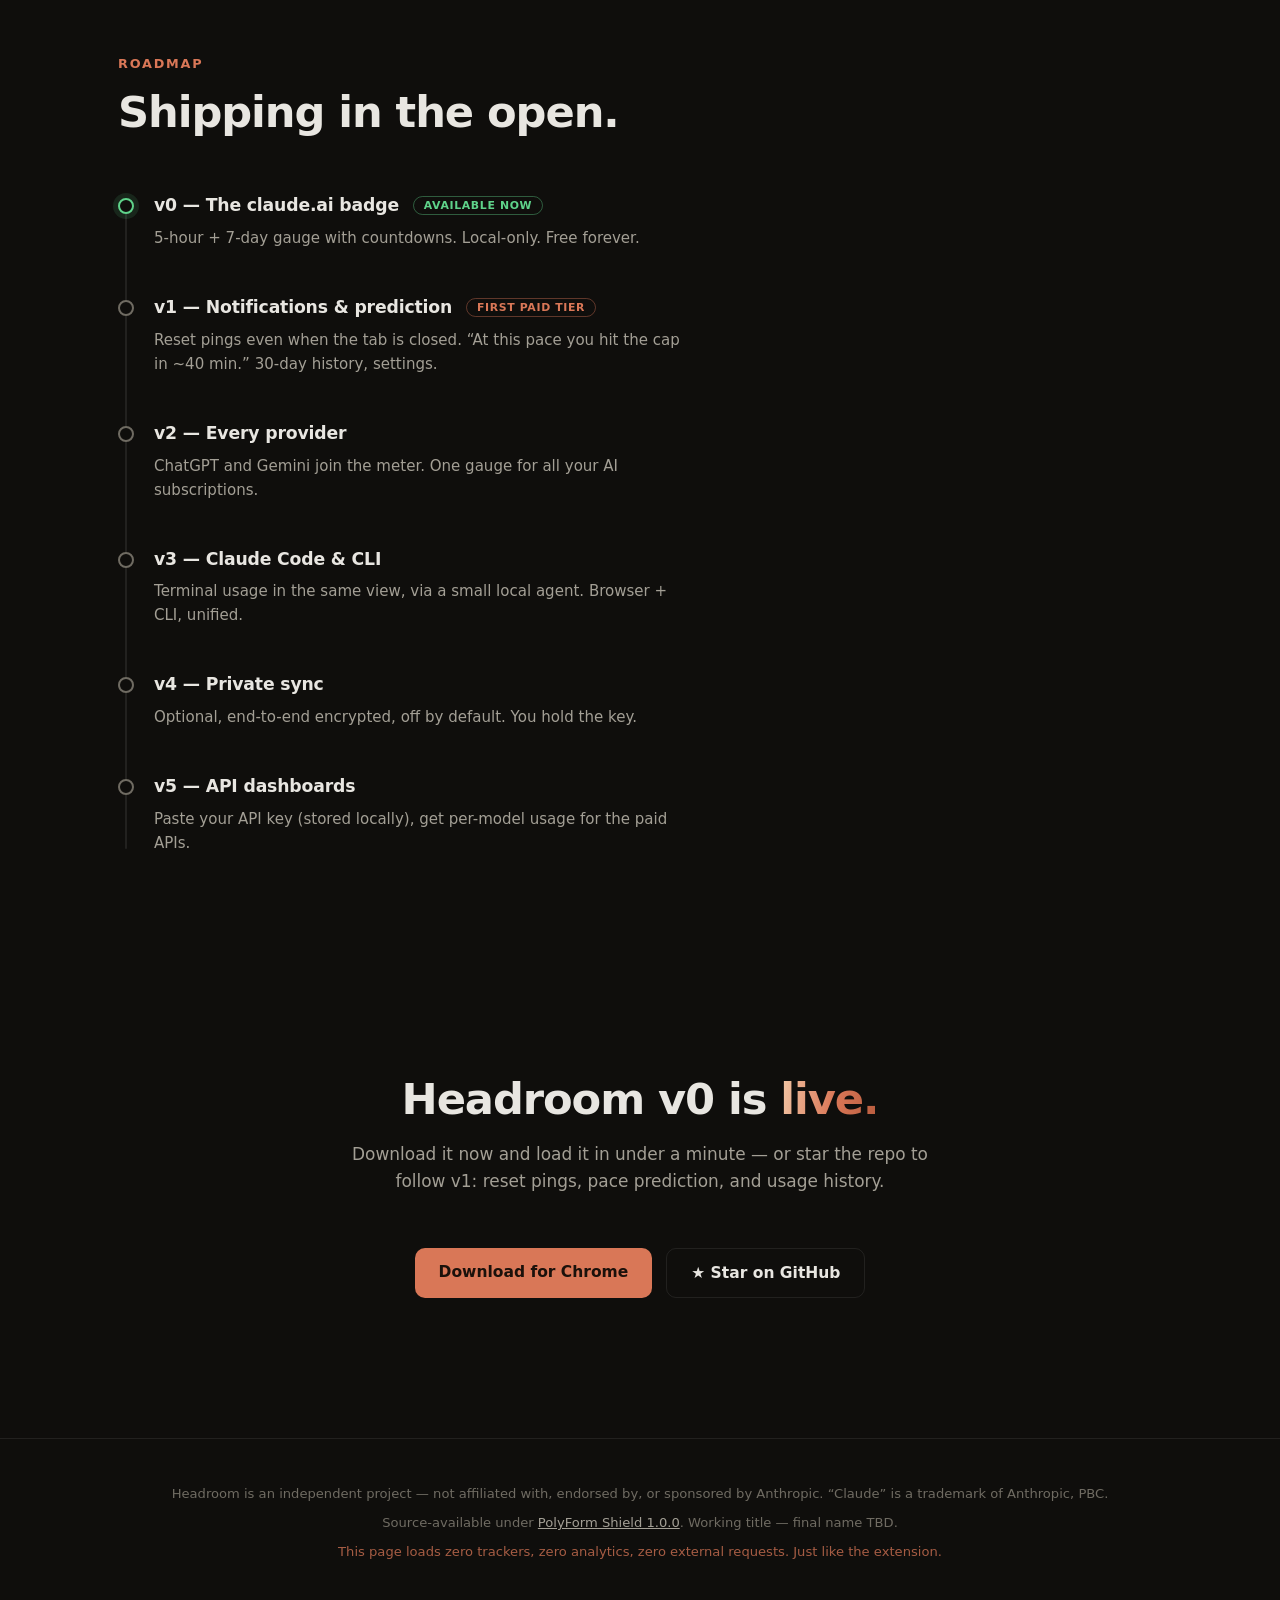
==== commit 48c1cea6: "updated the site for v.0.1.0 release" ====
--- a/site/index.html
+++ b/site/index.html
@@ -8,6 +8,15 @@
   <meta property="og:title" content="Headroom — know your AI headroom" />
   <meta property="og:description" content="A live, private quota gauge for claude.ai. No accounts, no servers, no data leaving your browser." />
   <meta property="og:type" content="website" />
+  <meta property="og:url" content="https://getheadroom.vercel.app/" />
+  <meta property="og:image" content="https://getheadroom.vercel.app/og.png" />
+  <meta property="og:image:width" content="1200" />
+  <meta property="og:image:height" content="630" />
+  <meta property="og:image:alt" content="Headroom — a live, private quota gauge for claude.ai. 5-hour and 7-day usage badge." />
+  <meta name="twitter:card" content="summary_large_image" />
+  <meta name="twitter:title" content="Headroom — know your AI headroom" />
+  <meta name="twitter:description" content="A live, private quota gauge for claude.ai. No accounts, no servers, no data leaving your browser." />
+  <meta name="twitter:image" content="https://getheadroom.vercel.app/og.png" />
   <link rel="icon" href="data:image/svg+xml,%3Csvg xmlns='http://www.w3.org/2000/svg' viewBox='0 0 32 32'%3E%3Crect width='32' height='32' rx='8' fill='%230f0e0c'/%3E%3Cpath d='M6 20 A10 10 0 0 1 26 20' fill='none' stroke='%23d97757' stroke-width='3.5' stroke-linecap='round'/%3E%3Ccircle cx='16' cy='20' r='2.5' fill='%23e8e6e1'/%3E%3C/svg%3E" />
   <link rel="stylesheet" href="style.css" />
 </head>
@@ -22,11 +31,11 @@
         Headroom
       </a>
       <nav>
+        <a href="install.html">Install</a>
         <a href="#how">How it works</a>
         <a href="#privacy">Privacy</a>
-        <a href="#roadmap">Roadmap</a>
-        <!-- repo private for now — re-enable as a link once public -->
-        <!---<span class="nav-cta soon" role="link" aria-disabled="true" title="Repo opening soon">GitHub <span class="soon-tag">soon</span></span>--->
+        <a href="https://github.com/Aryan16Kumar/Headroom/issues" target="_blank" rel="noopener">Feedback</a>
+        <a class="nav-cta" href="https://github.com/Aryan16Kumar/Headroom" target="_blank" rel="noopener">GitHub ★</a>
       </nav>
     </div>
   </header>
@@ -36,16 +45,15 @@
     <!-- ============ HERO ============ -->
     <section class="hero">
       <div class="hero-copy">
-        <p class="eyebrow"><span class="pulse-dot"></span> v0 in development · design phase</p>
+        <p class="eyebrow"><span class="pulse-dot"></span> v0 · available now · free forever</p>
         <h1>Know your <span class="grad">AI headroom.</span></h1>
         <p class="lede">
           A live, private quota gauge for claude.ai — and soon every AI you pay for.
           See exactly how far you are from your 5-hour cooldown, before it sees you.
         </p>
         <div class="cta-row">
-          <!-- repo private for now — re-enable as a link once public -->
-          <span class="btn btn-primary soon" role="link" aria-disabled="true" title="Repo opening soon">Coming Soon <span class="soon-tag"></span></span>
-          <a class="btn btn-ghost" href="#roadmap">See the roadmap ↓</a>
+          <a class="btn btn-primary" href="install.html">Download for Chrome</a>
+          <a class="btn btn-ghost" href="https://github.com/Aryan16Kumar/Headroom" target="_blank" rel="noopener">★ Star on GitHub</a>
         </div>
         <p class="hero-foot">No account. No server. Nothing ever leaves your browser.</p>
       </div>
@@ -141,9 +149,9 @@
         <li class="reveal">No account, no sign-up, no API keys</li>
         <li class="reveal">Conversation content is never stored — quota numbers only</li>
         <li class="reveal">Host access limited to claude.ai, nothing else</li>
-        <li class="reveal">Source-available at launch — audit the code yourself</li>
+        <li class="reveal">Source-available now — audit the code yourself</li>
       </ul>
-      <p class="privacy-note reveal">Verifiable, not vibes — read the <a href="privacy.html">privacy policy</a>. Source available at launch.</p>
+      <p class="privacy-note reveal">Verifiable, not vibes — read the <a href="privacy.html">privacy policy</a>, or audit the <a href="https://github.com/Aryan16Kumar/Headroom" target="_blank" rel="noopener">source on GitHub</a>.</p>
     </section>
 
     <!-- ============ ROADMAP ============ -->
@@ -156,7 +164,7 @@
         <div class="tl-item reveal">
           <div class="tl-dot now"></div>
           <div class="tl-body">
-            <h3>v0 — The claude.ai badge <span class="badge-status now">in development</span></h3>
+            <h3>v0 — The claude.ai badge <span class="badge-status now">available now</span></h3>
             <p>5-hour + 7-day gauge with countdowns. Local-only. Free forever.</p>
           </div>
         </div>
@@ -200,11 +208,11 @@
 
     <!-- ============ FINAL CTA ============ -->
     <section class="section final">
-      <h2 class="reveal">Be there when <span class="grad">v0 ships.</span></h2>
-      <p class="section-lede reveal">Star the repo to follow along — release notes, recon write-ups, and the v0 build the day it lands.</p>
+      <h2 class="reveal">Headroom v0 is <span class="grad">live.</span></h2>
+      <p class="section-lede reveal">Download it now and load it in under a minute — or star the repo to follow v1: reset pings, pace prediction, and usage history.</p>
       <div class="cta-row center reveal">
-        <!-- repo private for now — re-enable as a link once public -->
-        <span class="btn btn-primary soon" role="link" aria-disabled="true" title="Repo opening soon">★ Star on GitHub <span class="soon-tag">soon</span></span>
+        <a class="btn btn-primary" href="install.html">Download for Chrome</a>
+        <a class="btn btn-ghost" href="https://github.com/Aryan16Kumar/Headroom" target="_blank" rel="noopener">★ Star on GitHub</a>
       </div>
     </section>
   </main>
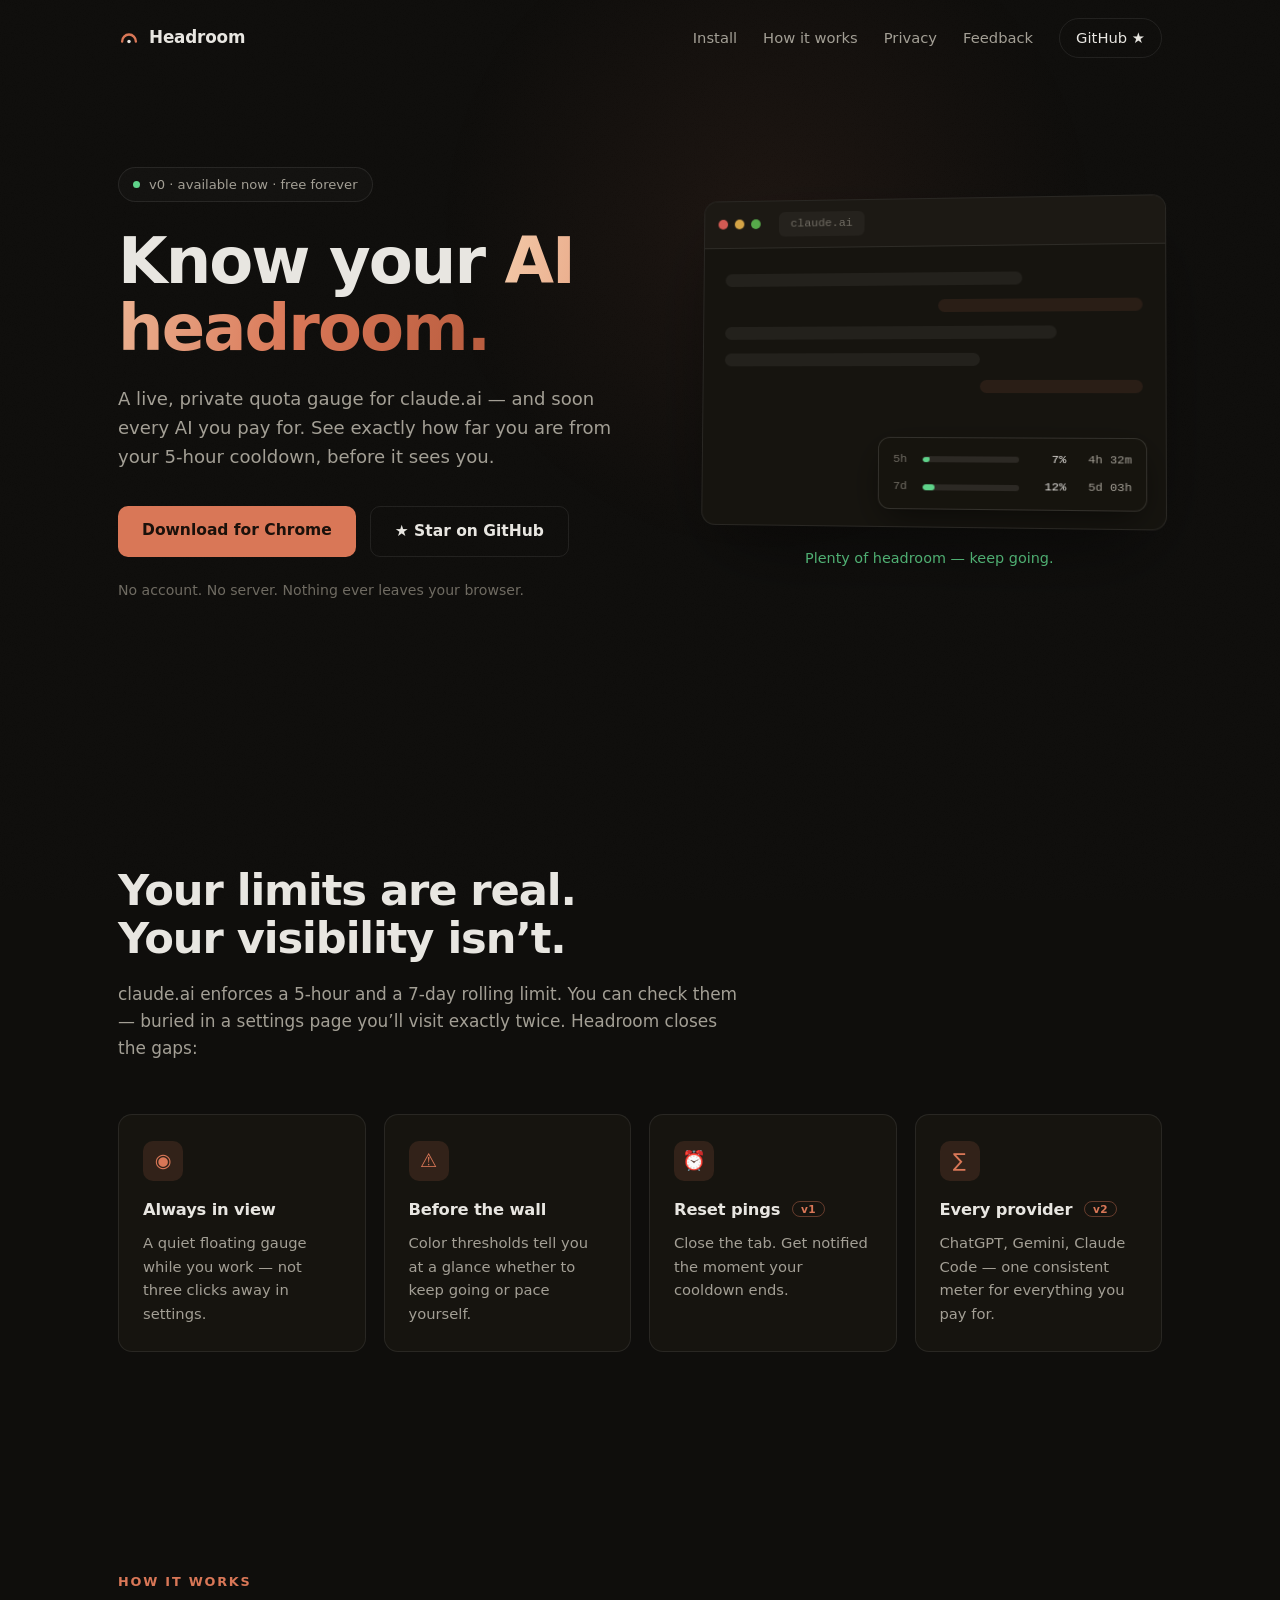
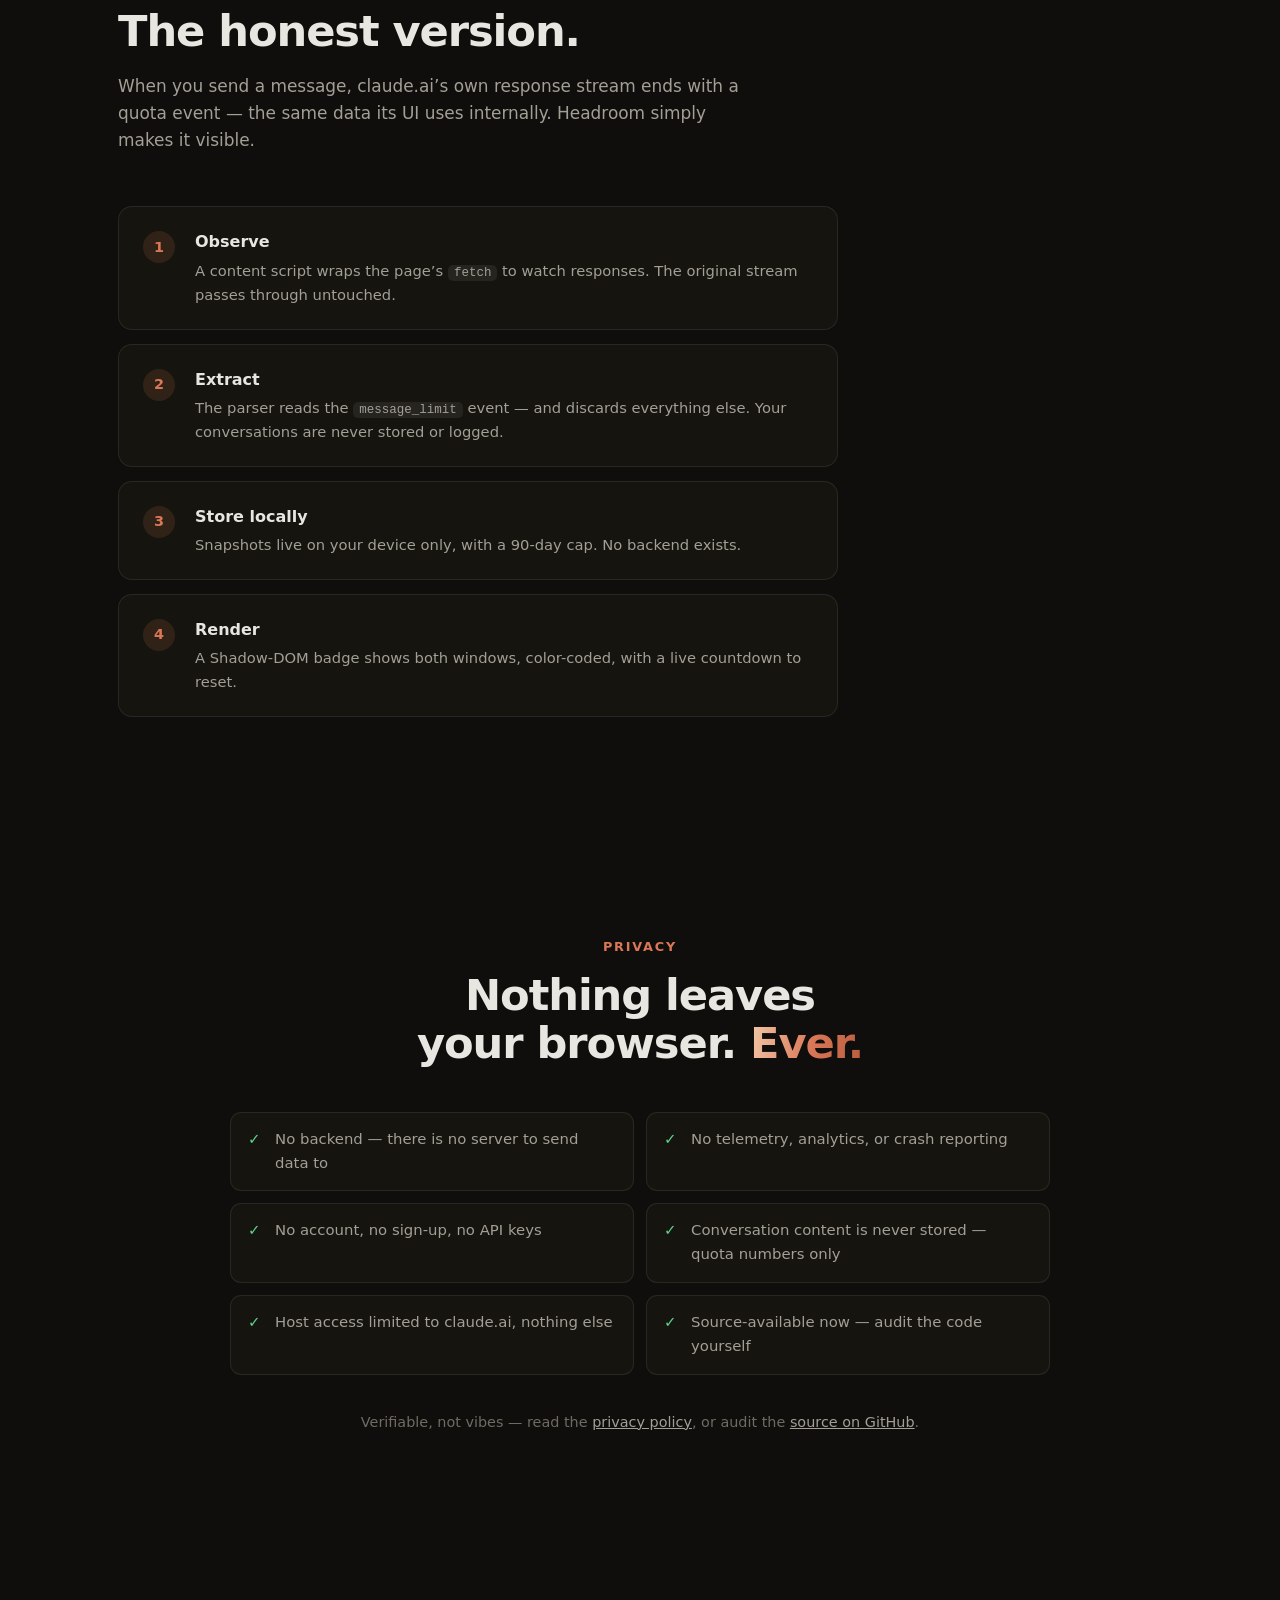
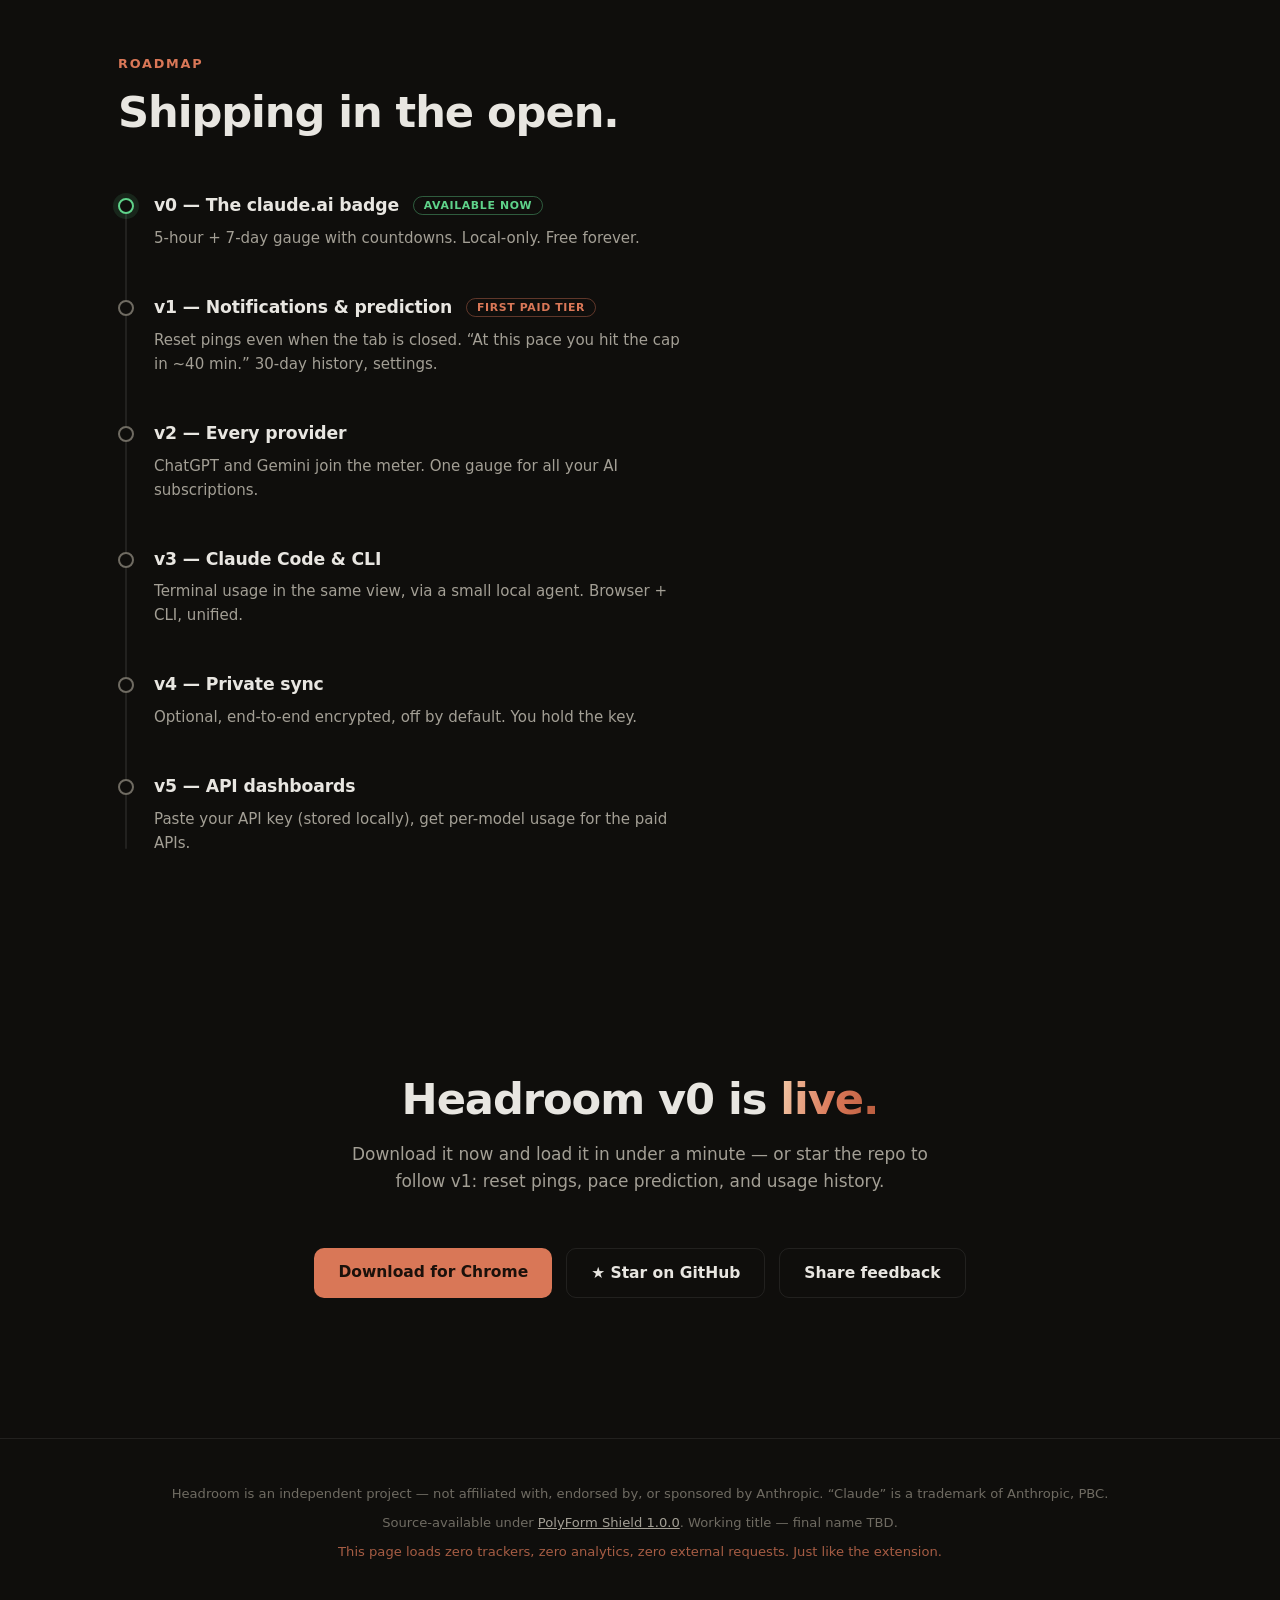
==== commit da5b8315: "fixed the broken feedback button" ====
--- a/site/index.html
+++ b/site/index.html
@@ -34,7 +34,7 @@
         <a href="install.html">Install</a>
         <a href="#how">How it works</a>
         <a href="#privacy">Privacy</a>
-        <a href="https://github.com/Aryan16Kumar/Headroom/issues" target="_blank" rel="noopener">Feedback</a>
+        <a href="https://tally.so/r/obgbeM" target="_blank" rel="noopener">Feedback</a>
         <a class="nav-cta" href="https://github.com/Aryan16Kumar/Headroom" target="_blank" rel="noopener">GitHub ★</a>
       </nav>
     </div>
@@ -213,6 +213,7 @@
       <div class="cta-row center reveal">
         <a class="btn btn-primary" href="install.html">Download for Chrome</a>
         <a class="btn btn-ghost" href="https://github.com/Aryan16Kumar/Headroom" target="_blank" rel="noopener">★ Star on GitHub</a>
+        <a class="btn btn-ghost" href="https://tally.so/r/obgbeM" target="_blank" rel="noopener">Share feedback</a>
       </div>
     </section>
   </main>
